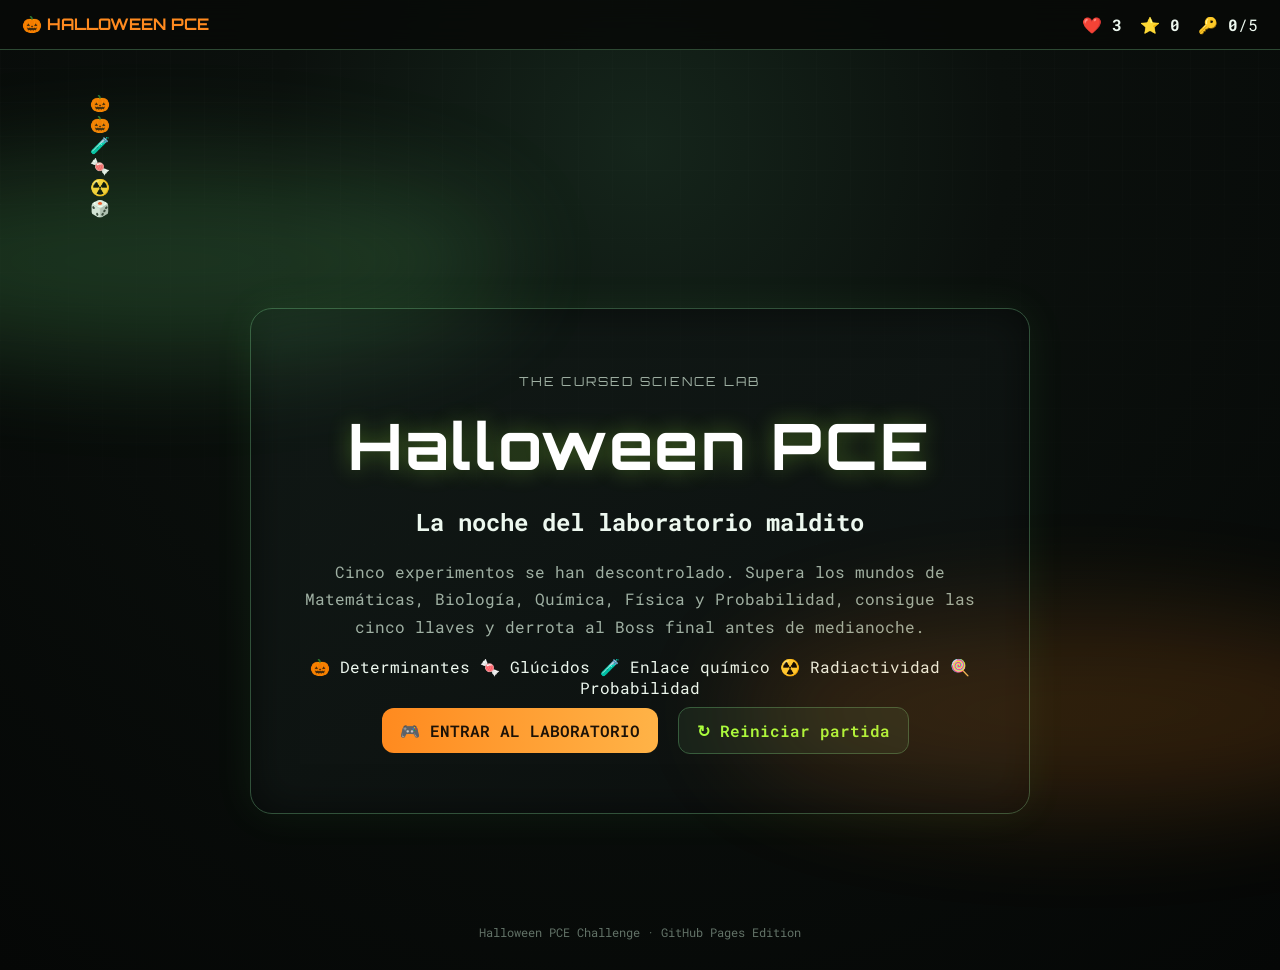
==== index.html @ 7d903adb "Add Halloween-themed science lab section to index.html" ====
<!doctype html>
<html lang="es">
<head>
  <meta charset="utf-8" />
  <meta name="viewport" content="width=device-width, initial-scale=1" />
  <title>Halloween PCE · The Cursed Academy</title>
  <link rel="preconnect" href="https://fonts.googleapis.com">
  <link rel="preconnect" href="https://fonts.gstatic.com" crossorigin>
  <link href="https://fonts.googleapis.com/css2?family=Orbitron:wght@500;700&family=Roboto+Mono:wght@400;600&display=swap" rel="stylesheet">
  <link rel="stylesheet" href="styles.css" />
</head>
<body>
  <div class="fog fog-1"></div><div class="fog fog-2"></div>
  <header class="hud">
    <div class="brand">🎃 HALLOWEEN PCE</div>
    <div class="stats">
      <span>❤️ <b id="lives">3</b></span>
      <span>⭐ <b id="score">0</b></span>
      <span>🔑 <b id="keys">0</b>/5</span>
    </div>
  </header>

  <main id="app">
    <section id="screen-home" class="screen active">
  <div class="home-lab">

    <div class="lab-glow lab-glow-left"></div>
    <div class="lab-glow lab-glow-right"></div>

    <div class="home-decor decor-pumpkin decor-1">🎃</div>
    <div class="home-decor decor-pumpkin decor-2">🎃</div>
    <div class="home-decor decor-flask decor-3">🧪</div>
    <div class="home-decor decor-bio decor-4">🍬</div>
    <div class="home-decor decor-radio decor-5">☢️</div>
    <div class="home-decor decor-dice decor-6">🎲</div>

    <div class="hero panel home-panel">
      <p class="eyebrow">THE CURSED SCIENCE LAB</p>

      <h1>Halloween PCE</h1>

      <h2 class="home-subtitle">
        La noche del laboratorio maldito
      </h2>

      <p class="home-text">
        Cinco experimentos se han descontrolado. Supera los mundos de
        Matemáticas, Biología, Química, Física y Probabilidad,
        consigue las cinco llaves y derrota al Boss final antes de medianoche.
      </p>

      <div class="home-worlds">
        <span>🎃 Determinantes</span>
        <span>🍬 Glúcidos</span>
        <span>🧪 Enlace químico</span>
        <span>☢️ Radiactividad</span>
        <span>🍭 Probabilidad</span>
      </div>

      <div class="home-buttons">
        <button class="primary home-start" id="startBtn">
          🎮 ENTRAR AL LABORATORIO
        </button>

        <button class="secondary" id="resetBtn">
          ↻ Reiniciar partida
        </button>
      </div>
    </div>
  </div>
</section>

    <section id="screen-map" class="screen">
      <div class="section-title">
        <p class="eyebrow">SELECT WORLD</p>
        <h2>Elige un portal</h2>
      </div>
      <div id="worldGrid" class="world-grid"></div>
      <div class="boss-card locked" id="bossCard">
        <div class="boss-icon">👹</div>
        <div><h3>FINAL BOSS</h3><p id="bossStatus">Necesitas las 5 llaves.</p></div>
        <button id="bossBtn" disabled>Entrar</button>
      </div>
    </section>

    <section id="screen-level" class="screen">
      <button class="back" id="backBtn">← Mapa</button>
      <div class="level-wrap panel">
        <div class="level-head">
          <div class="big-icon" id="levelIcon">🎃</div>
          <div>
            <p class="eyebrow" id="levelSubject">ASIGNATURA</p>
            <h2 id="levelTitle">Nivel</h2>
            <p id="levelStory"></p>
          </div>
        </div>
        <div class="progress"><div id="progressBar"></div></div>
        <div id="questionBox" class="question-box"></div>
        <div id="feedback" class="feedback hidden"></div>
      </div>
    </section>

    <section id="screen-boss" class="screen">
      <div class="panel boss-panel">
        <p class="eyebrow">FINAL BOSS</p>
        <h2>👹 El Examinador de Medianoche</h2>
        <p>Usa lo aprendido en los cinco mundos. Tres desafíos. Si sobrevives, rompes la maldición.</p>
        <div id="bossQuestions"></div>
      </div>
    </section>

    <section id="screen-win" class="screen">
      <div class="panel hero win">
        <div class="win-icon">🏆🎃</div>
        <p class="eyebrow">MISSION COMPLETE</p>
        <h1>¡Academia liberada!</h1>
        <p>Has reunido las cinco llaves PCE y derrotado al Examinador de Medianoche.</p>
        <div class="final-score">PUNTUACIÓN: <b id="finalScore">0</b></div>
        <button class="primary" id="playAgainBtn">Jugar otra vez</button>
      </div>
    </section>

    <section id="screen-gameover" class="screen">
      <div class="panel hero danger">
        <div class="win-icon">💀</div>
        <p class="eyebrow">GAME OVER</p>
        <h1>La maldición continúa...</h1>
        <p>Has perdido tus tres vidas. Puedes reiniciar y volver a intentarlo.</p>
        <button class="primary" id="retryBtn">↻ Reintentar</button>
      </div>
    </section>
  </main>

  <footer>Halloween PCE Challenge · GitHub Pages Edition</footer>
  <script src="questions.js"></script>
  <script src="game.js"></script>
</body>
</html>
---- styles.css ----
:root{
  --bg:#090b0c; --panel:#111718ee; --text:#edf8ef; --muted:#9fb0a3;
  --green:#a8ff3e; --orange:#ff8a1f; --purple:#9f6bff; --red:#ff4b4b;
  --line:#26352a;
}
*{box-sizing:border-box}
body{margin:0;min-height:100vh;background:radial-gradient(circle at 50% 15%,#15251b 0,#0b100d 35%,#050706 100%);color:var(--text);font-family:"Roboto Mono",monospace;overflow-x:hidden}
body:before{content:"";position:fixed;inset:0;background-image:linear-gradient(#ffffff08 1px,transparent 1px),linear-gradient(90deg,#ffffff08 1px,transparent 1px);background-size:34px 34px;mask-image:linear-gradient(to bottom,#0006,transparent);pointer-events:none}
.fog{position:fixed;width:55vw;height:22vh;border-radius:50%;filter:blur(55px);opacity:.16;pointer-events:none;background:#7bff8b}.fog-1{left:-15vw;top:18vh}.fog-2{right:-12vw;bottom:10vh;background:#ff8a1f}
.hud{position:sticky;top:0;z-index:10;display:flex;justify-content:space-between;gap:16px;padding:14px 22px;background:#070a08dd;border-bottom:1px solid #2d4933;backdrop-filter:blur(12px)}
.brand{font-family:Orbitron,sans-serif;color:var(--orange);font-weight:700}.stats{display:flex;gap:18px}
main{width:min(1100px,94vw);margin:0 auto;padding:42px 0 80px}.screen{display:none}.screen.active{display:block;animation:fade .28s ease}.panel{background:linear-gradient(145deg,#111916ee,#0c100fee);border:1px solid #31513a;border-radius:22px;box-shadow:0 0 40px #78ff7812,inset 0 0 40px #0008}
.hero{max-width:780px;margin:10vh auto 0;padding:50px;text-align:center}.hero h1,.section-title h2,.level-wrap h2,.boss-panel h2{font-family:Orbitron,sans-serif;letter-spacing:.04em}.hero h1{font-size:clamp(2rem,5vw,4rem);margin:.2em 0;color:#fff;text-shadow:0 0 22px #a8ff3e55}.hero p{color:var(--muted);line-height:1.7}.eyebrow{font-family:Orbitron,sans-serif;color:var(--green);letter-spacing:.18em;font-size:.78rem}
button{font:600 1rem "Roboto Mono",monospace;border:0;border-radius:12px;padding:12px 18px;cursor:pointer;transition:.2s}button:hover{transform:translateY(-2px)}button:disabled{opacity:.35;cursor:not-allowed;transform:none}.primary{background:linear-gradient(90deg,var(--orange),#ffb347);color:#1c1207;margin:10px}.secondary,.back{background:#17221a;color:var(--green);border:1px solid #355c3d}
.section-title{text-align:center;margin-bottom:25px}.world-grid{display:grid;grid-template-columns:repeat(auto-fit,minmax(210px,1fr));gap:18px}.world-card{position:relative;padding:24px;min-height:230px;background:#0f1612e8;border:1px solid #2c4131;border-radius:18px;cursor:pointer;transition:.2s;overflow:hidden}.world-card:after{content:"";position:absolute;inset:auto -20% -45% -20%;height:60%;background:radial-gradient(circle,var(--glow,#a8ff3e33),transparent 65%)}.world-card:hover{transform:translateY(-5px);border-color:var(--glow-solid,#a8ff3e);box-shadow:0 0 28px var(--glow,#a8ff3e33)}.world-card.completed{border-color:#7fff9a}.world-card.completed:before{content:"✓ LLAVE OBTENIDA";position:absolute;right:10px;top:10px;color:var(--green);font-size:.68rem}.world-icon{font-size:3rem}.world-card h3{font-family:Orbitron;margin:.7rem 0 .35rem}.world-card p{color:var(--muted);font-size:.86rem;line-height:1.5}.boss-card{margin-top:28px;display:flex;align-items:center;gap:18px;padding:22px;border:1px solid #6c3b75;border-radius:18px;background:#170d1be8}.boss-card.locked{filter:saturate(.35)}.boss-card.unlocked{box-shadow:0 0 30px #a969ff25}.boss-icon{font-size:3rem}.boss-card div:nth-child(2){flex:1}.boss-card h3{font-family:Orbitron;margin:0}.boss-card p{color:var(--muted);margin:.3rem 0}.boss-card button{background:var(--purple);color:white}
.level-wrap{max-width:850px;margin:20px auto;padding:30px}.level-head{display:flex;gap:22px;align-items:center}.big-icon{font-size:4.5rem}.level-head p{color:var(--muted)}.progress{height:10px;background:#1c2820;border-radius:999px;overflow:hidden;margin:25px 0}.progress div{height:100%;width:0;background:linear-gradient(90deg,var(--green),var(--orange));transition:.3s}.question-box{padding:8px 0}.question-box h3{font-size:1.22rem;line-height:1.5}.answers{display:grid;gap:10px;margin-top:18px}.answer{background:#121c15;border:1px solid #2c4432;color:white;text-align:left}.answer:hover{border-color:var(--green);background:#17251b}.answer.correct{background:#163722;border-color:#68ff8e}.answer.wrong{background:#361616;border-color:#ff5d5d}.feedback{margin-top:18px;padding:14px;border-radius:12px;background:#111;border-left:4px solid var(--orange);line-height:1.5}.hidden{display:none}.continue{margin-top:16px;background:var(--orange);color:#1c1207}
.boss-panel{max-width:850px;margin:4vh auto;padding:36px}.boss-challenge{margin:18px 0;padding:20px;border:1px solid #4f3156;border-radius:14px;background:#130d15}.boss-challenge input{width:100%;margin-top:12px;padding:12px;background:#090b0c;color:#fff;border:1px solid #5d4562;border-radius:10px}.boss-submit{background:var(--purple);color:#fff}.win-icon{font-size:5rem}.final-score{font:700 1.25rem Orbitron;margin:25px;color:var(--green)}.danger{border-color:#6a2c2c}.danger .eyebrow{color:var(--red)}
footer{text-align:center;color:#637368;padding:30px;font-size:.75rem}@keyframes fade{from{opacity:0;transform:translateY(8px)}to{opacity:1;transform:none}}
@media(max-width:650px){.hud{font-size:.82rem}.stats{gap:9px}.hero{padding:30px 20px}.level-wrap{padding:22px 18px}.level-head{align-items:flex-start}.big-icon{font-size:3.2rem}}
/* =====================================================
   PUMPKIN DUNGEON · MUNDO 1
   ===================================================== */

.door-choice{
  position:relative;
  overflow:hidden;
  background:
    radial-gradient(circle at 50% 30%, rgba(255,138,31,.18), transparent 35%),
    linear-gradient(180deg,#181518 0%,#0d0f0e 100%);
  border:2px solid #5f4b39;
  border-radius:18px;
  color:#f8f4e8;
  box-shadow:
    inset 0 0 30px rgba(0,0,0,.9),
    0 0 0 1px rgba(255,138,31,.08),
    0 10px 30px rgba(0,0,0,.4);
  transition:
    transform .22s ease,
    border-color .22s ease,
    box-shadow .22s ease;
}

.door-choice:hover:not(:disabled){
  transform:translateY(-6px) scale(1.02);
  border-color:#ff8a1f;
  box-shadow:
    inset 0 0 30px rgba(0,0,0,.85),
    0 0 22px rgba(255,138,31,.4),
    0 14px 35px rgba(0,0,0,.5);
}

.door-choice::before{
  content:"";
  position:absolute;
  inset:8px;
  border:1px solid rgba(168,255,62,.12);
  border-radius:12px;
  pointer-events:none;
}

/* Icono de puerta */
.door-icon{
  filter:
    drop-shadow(0 0 8px rgba(255,138,31,.35))
    drop-shadow(0 8px 5px rgba(0,0,0,.5));
  transition:transform .3s ease, filter .3s ease;
}

.door-choice:hover .door-icon{
  transform:scale(1.08);
}

/* Etiqueta de puerta */
.door-choice strong{
  display:block;
  margin-top:6px;
  color:#ff9b38;
  font-family:'Orbitron',sans-serif;
  font-size:1rem;
  letter-spacing:.08em;
}

/* Matrices */
.door-choice > div:nth-of-type(2){
  color:#e9f7df;
}

/* Puerta correcta */
.door-choice.correct{
  border-color:#9cff45 !important;
  background:
    radial-gradient(circle at 50% 35%, rgba(156,255,69,.22), transparent 45%),
    linear-gradient(180deg,#132116,#0a110b);
  box-shadow:
    0 0 18px rgba(156,255,69,.45),
    0 0 45px rgba(156,255,69,.18);
  animation:doorUnlock .55s ease;
}

.door-choice.correct .door-icon{
  filter:
    drop-shadow(0 0 12px rgba(156,255,69,.85));
}

/* Puerta incorrecta */
.door-choice.wrong{
  border-color:#ff4545 !important;
  background:
    radial-gradient(circle at 50% 40%, rgba(255,40,40,.18), transparent 45%),
    linear-gradient(180deg,#261213,#100909);
  animation:doorShake .38s ease;
}

/* Animación de apertura */
@keyframes doorUnlock{
  0%{transform:scale(1);}
  35%{transform:scale(1.08);}
  70%{transform:scale(.98);}
  100%{transform:scale(1);}
}

/* Animación de error */
@keyframes doorShake{
  0%,100%{transform:translateX(0);}
  20%{transform:translateX(-9px);}
  40%{transform:translateX(8px);}
  60%{transform:translateX(-6px);}
  80%{transform:translateX(4px);}
}

/* Caja del nivel */
#questionBox{
  position:relative;
}

#questionBox::after{
  content:"";
  position:absolute;
  inset:-12px;
  pointer-events:none;
  border-radius:22px;
  box-shadow:inset 0 0 45px rgba(168,255,62,.025);
}

/* Input del nivel de k */
#numberAnswer{
  background:#0d1410;
  border:2px solid #395b38 !important;
  color:#fff;
  outline:none;
}

#numberAnswer:focus{
  border-color:#9cff45 !important;
  box-shadow:0 0 15px rgba(156,255,69,.3);
}

/* Feedback especial */
#feedback:not(.hidden){
  animation:feedbackAppear .3s ease;
}

@keyframes feedbackAppear{
  from{
    opacity:0;
    transform:translateY(10px);
  }
  to{
    opacity:1;
    transform:translateY(0);
  }
}

/* Responsive */
@media(max-width:800px){

  .door-choice{
    min-height:180px !important;
  }

  .door-icon{
    font-size:2.4rem !important;
  }
}
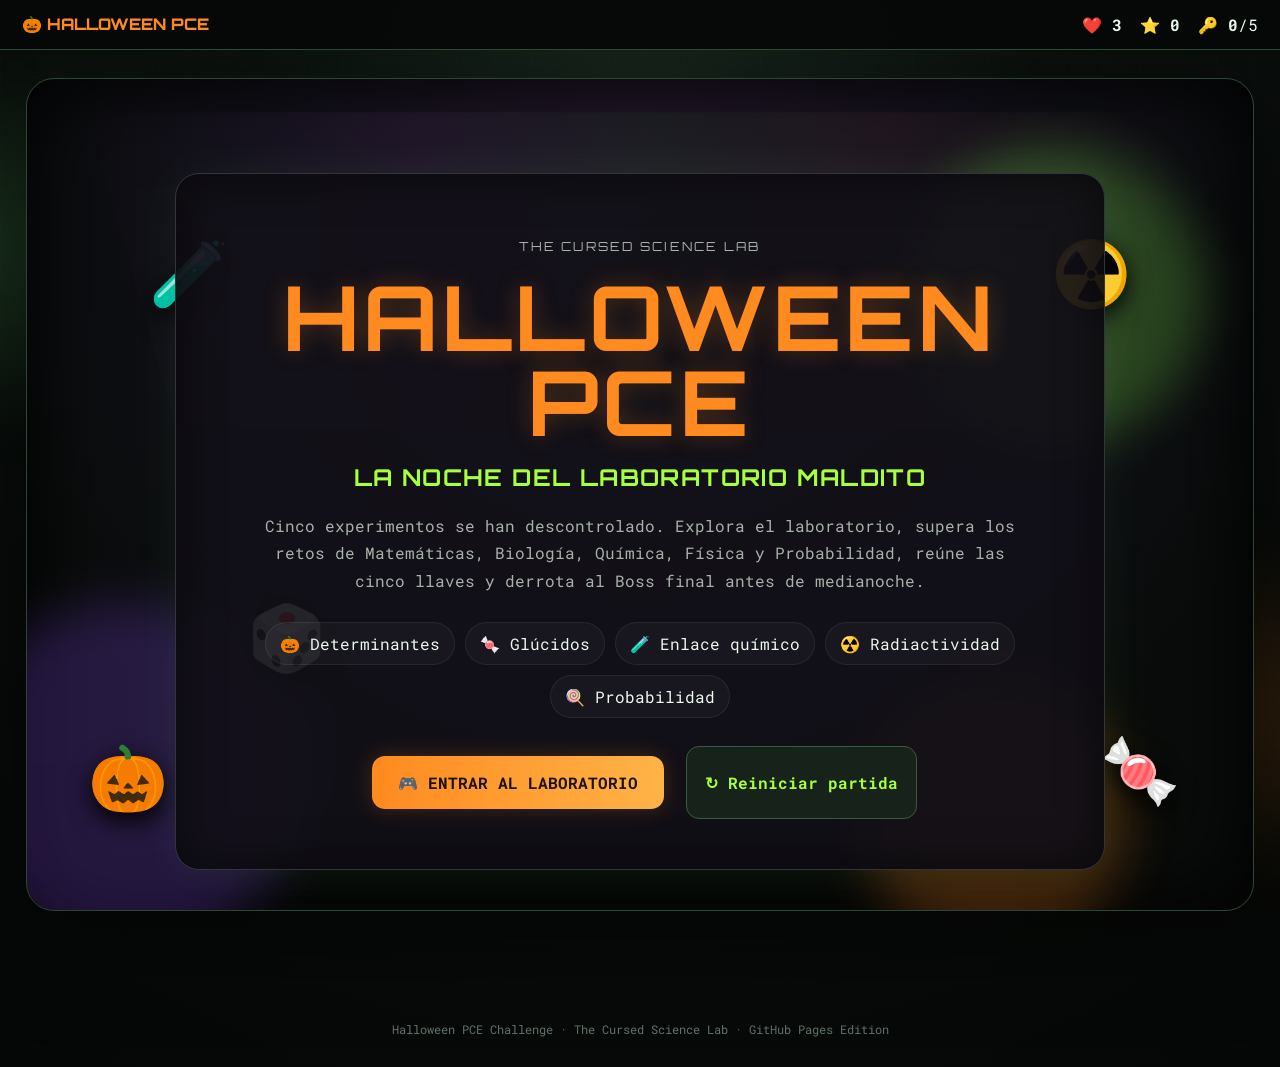
==== commit 3abe122d: "Add files via upload" ====
--- a/index.html
+++ b/index.html
@@ -3,14 +3,77 @@
 <head>
   <meta charset="utf-8" />
   <meta name="viewport" content="width=device-width, initial-scale=1" />
-  <title>Halloween PCE · The Cursed Academy</title>
+  <title>Halloween PCE · The Cursed Science Lab</title>
   <link rel="preconnect" href="https://fonts.googleapis.com">
   <link rel="preconnect" href="https://fonts.gstatic.com" crossorigin>
-  <link href="https://fonts.googleapis.com/css2?family=Orbitron:wght@500;700&family=Roboto+Mono:wght@400;600&display=swap" rel="stylesheet">
-  <link rel="stylesheet" href="styles.css" />
+  <link href="https://fonts.googleapis.com/css2?family=Orbitron:wght@500;700;800&family=Roboto+Mono:wght@400;600;700&display=swap" rel="stylesheet">
+  <style>
+:root{
+  --bg:#070909;--panel:#111318ed;--text:#edf8ef;--muted:#a8b2aa;
+  --green:#a8ff3e;--orange:#ff8a1f;--purple:#9f6bff;--red:#ff4b4b;--pink:#ff4fa3;--cyan:#7affc1;
+  --line:#2c3d31;
+}
+*{box-sizing:border-box}
+html{scroll-behavior:smooth}
+body{margin:0;min-height:100vh;background:radial-gradient(circle at 50% 12%,#18261d 0,#0b100d 35%,#050706 100%);color:var(--text);font-family:"Roboto Mono",monospace;overflow-x:hidden}
+body:before{content:"";position:fixed;inset:0;background-image:linear-gradient(#ffffff06 1px,transparent 1px),linear-gradient(90deg,#ffffff06 1px,transparent 1px);background-size:38px 38px;mask-image:linear-gradient(to bottom,#0007,transparent);pointer-events:none}
+.fog{position:fixed;width:55vw;height:25vh;border-radius:50%;filter:blur(60px);opacity:.14;pointer-events:none;background:#7bff8b}.fog-1{left:-18vw;top:15vh}.fog-2{right:-14vw;bottom:8vh;background:#ff8a1f}
+.hud{position:sticky;top:0;z-index:50;display:flex;justify-content:space-between;gap:16px;padding:14px 22px;background:#060807e8;border-bottom:1px solid #2d4933;backdrop-filter:blur(12px)}
+.brand{font-family:Orbitron,sans-serif;color:var(--orange);font-weight:800}.stats{display:flex;gap:18px}
+main{width:min(1280px,96vw);margin:0 auto;padding:28px 0 80px}.screen{display:none}.screen.active{display:block;animation:fade .28s ease}
+.panel{background:linear-gradient(145deg,#15131bed,#0d1010f0);border:1px solid #33453a;border-radius:24px;box-shadow:0 0 45px #78ff7810,inset 0 0 45px #0008}
+.hero{max-width:900px;margin:6vh auto 0;padding:50px;text-align:center}.hero h1,.section-title h2,.level-wrap h2,.boss-panel h2{font-family:Orbitron,sans-serif;letter-spacing:.04em}.hero h1{font-size:clamp(2.8rem,7vw,5.8rem);line-height:.95;margin:.18em 0;color:var(--orange);text-shadow:0 0 24px #ff8a1f44}.hero p{color:var(--muted);line-height:1.7}.eyebrow{font-family:Orbitron,sans-serif;color:var(--green);letter-spacing:.18em;font-size:.78rem}
+button{font:700 1rem "Roboto Mono",monospace;border:0;border-radius:13px;padding:12px 18px;cursor:pointer;transition:.2s}button:hover:not(:disabled){transform:translateY(-2px)}button:disabled{opacity:.42;cursor:not-allowed;transform:none}.primary{background:linear-gradient(90deg,var(--orange),#ffb347);color:#1c1207;margin:10px}.secondary,.back{background:#17221a;color:var(--green);border:1px solid #355c3d}.back{margin-bottom:14px}.tiny{padding:8px 12px;font-size:.82rem}
+.hidden{display:none!important}.section-title{text-align:center;margin-bottom:18px}.section-title h2{font-size:clamp(1.7rem,3vw,2.7rem);margin:.2em}.section-title p{color:var(--muted)}
+
+/* HOME */
+.home-lab{position:relative;min-height:790px;display:flex;align-items:center;justify-content:center;padding:40px 20px;border-radius:28px;overflow:hidden;background:radial-gradient(circle at 50% 12%,#26192d 0,#111019 42%,#090c0a 75%),linear-gradient(#111,#050505);border:1px solid #2e4635;box-shadow:inset 0 0 90px #000,0 30px 90px #0008}
+.home-lab:before{content:"";position:absolute;left:5%;right:5%;top:4%;height:38%;background:linear-gradient(90deg,transparent,#2c1d37 30%,#18291e 52%,#2d1c24 72%,transparent);clip-path:polygon(0 0,100% 0,92% 100%,8% 100%);opacity:.4}.home-panel{position:relative;z-index:3;max-width:930px;background:#121018e8;border-color:#34343d}.home-subtitle{font-family:Orbitron;color:var(--green);font-size:clamp(1rem,2vw,1.45rem);letter-spacing:.06em}.home-text{max-width:760px;margin:20px auto}.home-worlds{display:flex;flex-wrap:wrap;justify-content:center;gap:10px;margin:28px 0}.home-worlds span{padding:10px 14px;border-radius:999px;background:#ffffff08;border:1px solid #ffffff12}.home-buttons{display:flex;justify-content:center;gap:12px;flex-wrap:wrap}.home-start{padding:16px 26px;box-shadow:0 0 22px #ff8a1f35}.home-decor{position:absolute;z-index:2;font-size:4rem;filter:drop-shadow(0 8px 12px #000);animation:float 4s ease-in-out infinite}.d1{left:5%;bottom:11%}.d2{left:10%;top:18%;animation-delay:.7s}.d3{right:10%;top:18%;animation-delay:1.4s}.d4{right:6%;bottom:12%;animation-delay:2.1s}.d5{left:18%;bottom:28%;animation-delay:2.8s}.home-orb{position:absolute;border-radius:50%;filter:blur(25px);opacity:.22}.orb-green{width:300px;height:300px;background:#8aff4e;right:4%;top:8%}.orb-purple{width:350px;height:350px;background:#8d4cff;left:-6%;bottom:-5%}.orb-orange{width:270px;height:270px;background:#ff8120;right:10%;bottom:-5%}
+
+/* LAB MAP */
+.map-title{margin-top:4px}.lab-scene{position:relative;min-height:700px;border:1px solid #334a39;border-radius:28px;overflow:hidden;background:linear-gradient(180deg,#171220 0 33%,#101713 33% 65%,#090b0a 65%);box-shadow:inset 0 0 100px #000c,0 24px 70px #0008}.lab-scene:before{content:"";position:absolute;inset:0;background:radial-gradient(circle at 50% 5%,#7748a033,transparent 34%),radial-gradient(circle at 20% 45%,#ff4fa31b,transparent 22%),radial-gradient(circle at 80% 47%,#7affc11b,transparent 22%);pointer-events:none}.lab-window{position:absolute;left:50%;top:3%;transform:translateX(-50%);width:190px;height:130px;border:10px solid #22252b;border-radius:90px 90px 10px 10px;background:radial-gradient(circle at 58% 34%,#dfd4ff 0 11%,#584178 12% 28%,#1a1628 52%);box-shadow:0 0 35px #9f6bff33,inset 0 0 20px #000}.lab-window:before,.lab-window:after{content:"";position:absolute;background:#24272c}.lab-window:before{width:8px;top:0;bottom:0;left:50%}.lab-window:after{height:8px;left:0;right:0;top:55%}.lab-window span{display:none}.lab-shelf{position:absolute;top:9%;width:220px;min-height:140px;padding:20px;text-align:center;font-size:2rem;line-height:2.2;background:linear-gradient(#201a20,#111);border:8px solid #362b26;border-radius:8px;box-shadow:0 12px 28px #000}.shelf-left{left:2%}.shelf-right{right:2%}.lab-table{position:absolute;left:29%;right:29%;top:42%;height:175px;background:linear-gradient(#4b3024 0 18%,#211914 18% 100%);border-radius:10px;box-shadow:0 18px 35px #0008}.lab-table:before{content:"⚗️   🧪   🧬   🧫";position:absolute;top:-64px;left:0;right:0;text-align:center;font-size:3rem;letter-spacing:14px}.floor-grid{position:absolute;left:0;right:0;bottom:0;height:35%;background-image:linear-gradient(#ffffff0b 1px,transparent 1px),linear-gradient(90deg,#ffffff0b 1px,transparent 1px);background-size:55px 55px;transform:perspective(400px) rotateX(55deg);transform-origin:bottom;opacity:.5}
+.lab-zone{position:absolute;width:230px;min-height:145px;padding:18px;background:#0c1110d9;border:1px solid color-mix(in srgb,var(--zone) 45%,#324238);color:white;text-align:left;box-shadow:0 0 0 transparent;backdrop-filter:blur(5px);z-index:3}.lab-zone:hover{border-color:var(--zone);box-shadow:0 0 28px color-mix(in srgb,var(--zone) 34%,transparent);transform:translateY(-5px) scale(1.015)}.zone-prop{display:block;font-size:2.6rem}.zone-subject{display:block;color:#aeb8b0;font-family:Orbitron;font-size:.68rem;letter-spacing:.12em;margin:6px 0}.lab-zone strong{display:block;font-family:Orbitron;font-size:1.08rem;line-height:1.3}.lab-zone small{display:block;color:var(--zone);margin-top:7px}.zone-status{display:inline-block;margin-top:12px;padding:5px 8px;border-radius:999px;background:#ffffff0b;color:#ced8d0;font-size:.68rem}.lab-zone.completed{border-color:var(--green);box-shadow:0 0 18px #a8ff3e1b}.lab-zone.completed .zone-status{color:var(--green);background:#a8ff3e12}.zone-bio{left:4%;top:31%}.zone-chem{left:50%;top:31%;transform:translateX(-50%)}.zone-chem:hover{transform:translateX(-50%) translateY(-5px) scale(1.015)}.zone-physics{right:4%;top:31%}.zone-math{left:13%;bottom:7%}.zone-prob{right:13%;bottom:7%}.boss-door{position:absolute;left:50%;top:3%;transform:translateX(-50%);z-index:5;width:170px;height:145px;background:linear-gradient(#3d2947,#17121c);border:2px solid #6c4b7a;color:white;border-radius:70px 70px 10px 10px;display:flex;flex-direction:column;align-items:center;justify-content:center;box-shadow:0 0 25px #9f6bff25}.boss-door:hover:not(:disabled){transform:translateX(-50%) translateY(-3px);box-shadow:0 0 35px #9f6bff55}.boss-door.unlocked{border-color:var(--purple);background:radial-gradient(circle,#40214d,#150e19);animation:pulseBoss 1.8s infinite}.boss-lock{font-size:2.3rem}.boss-door-title{font:800 .95rem Orbitron}.boss-door small{font-size:.68rem;color:#b8a8c4;margin-top:6px}.map-help{margin-top:14px;display:flex;justify-content:space-between;align-items:center;padding:12px 16px}.compact-panel{border-radius:14px;color:var(--muted)}
+
+/* LEVEL COMMON */
+.level-wrap{max-width:980px;margin:14px auto;padding:30px}.level-head{display:flex;gap:22px;align-items:center}.big-icon{font-size:4.5rem}.level-head p{color:var(--muted)}.progress{height:10px;background:#1c2820;border-radius:999px;overflow:hidden;margin:25px 0}.progress div{height:100%;width:0;background:linear-gradient(90deg,var(--green),var(--orange));transition:.3s}.question-box{padding:8px 0}.question-box h3{font-size:1.18rem;line-height:1.55}.answers{display:grid;gap:10px;margin-top:18px}.answer{background:#121c15;border:1px solid #2c4432;color:white;text-align:left}.answer:hover:not(:disabled){border-color:var(--green);background:#17251b}.answer.correct{background:#163722;border-color:#68ff8e}.answer.wrong,.wrong{background:#361616!important;border-color:#ff5d5d!important;animation:shake .35s}.feedback{margin-top:18px;padding:15px;border-radius:12px;background:#0d0f0e;border-left:4px solid var(--orange);line-height:1.55}.continue{margin-top:16px;background:var(--orange);color:#1c1207}.prompt{font-weight:700;font-size:1.05rem}.mini-help{color:var(--muted);font-size:.88rem}.error-box{padding:20px;background:#311b1b;border:1px solid #7b3b3b;border-radius:14px}.matrix{display:inline-block;margin:14px auto;padding:4px 14px;border-left:3px solid currentColor;border-right:3px solid currentColor;font-size:1.1rem;line-height:1.7}.matrix>div{display:flex;gap:22px;justify-content:center}.matrix span{min-width:28px;text-align:center}.number-entry{display:flex;gap:12px;align-items:center;justify-content:center;flex-wrap:wrap}.number-entry input{padding:12px 15px;border-radius:10px;border:1px solid #46604c;background:#0b100d;color:white;font-size:1.1rem;width:150px;text-align:center}
+
+/* DOORS */
+.door-grid{display:grid;grid-template-columns:repeat(3,1fr);gap:16px;margin-top:20px}.door-choice{padding:0;background:none;color:white;border:0}.door-frame{min-height:270px;padding:20px 12px;background:linear-gradient(180deg,#241c19,#0e0d0c);border:5px solid #4d3b32;border-radius:80px 80px 10px 10px;box-shadow:inset 0 0 30px #000,0 12px 26px #0008;display:flex;flex-direction:column;align-items:center;justify-content:center}.door-choice:hover .door-frame{border-color:var(--orange);box-shadow:inset 0 0 30px #000,0 0 25px #ff8a1f35}.door-icon{font-size:3.4rem}.door-frame strong{font-family:Orbitron;color:#ffad57}.door-frame>span{font-size:.72rem;color:#bba99d}.door-choice.correct .door-frame{border-color:var(--green);box-shadow:0 0 28px #a8ff3e3b,inset 0 0 30px #000}.door-choice.wrong .door-frame{border-color:var(--red)}
+
+/* BIO */
+.candy-source{display:flex;flex-wrap:wrap;gap:10px;justify-content:center;margin:20px 0 28px}.candy-card{border-radius:999px;background:linear-gradient(90deg,#5b244b,#a83e76);color:white;border:1px solid #ff8fc8}.candy-card:nth-child(3n+2){background:linear-gradient(90deg,#71461d,#d57c22);border-color:#ffb765}.candy-card:nth-child(3n){background:linear-gradient(90deg,#37512a,#6ca64d);border-color:#9ee77c}.candy-card.selected{outline:3px solid white;outline-offset:3px}.candy-bins{display:grid;grid-template-columns:repeat(auto-fit,minmax(190px,1fr));gap:14px}.candy-bin{min-height:180px;padding:15px;border:2px dashed #ffffff30;border-radius:20px;background:linear-gradient(#151316,#0e1010);display:flex;flex-direction:column;align-items:center;gap:8px;text-align:center}.candy-bin.hover{border-color:var(--pink);transform:scale(1.02)}.candy-bin.correct-bin{box-shadow:0 0 18px #8cff6625}.bin-icon{font-size:2.5rem}.bin-content{display:flex;flex-wrap:wrap;gap:6px;justify-content:center;margin-top:6px}.bin-content .candy-card{font-size:.8rem;padding:7px 9px}
+
+/* CHEM */
+.formula-badge{display:inline-block;font:800 2.1rem Orbitron;color:var(--green);padding:10px 18px;border:1px solid #5e7e43;border-radius:14px;background:#a8ff3e0b}.atom-bank{display:flex;gap:12px;justify-content:center;flex-wrap:wrap;margin:24px 0}.atom{width:58px;height:58px;border-radius:50%;color:#0b0b0b;font:800 1.15rem Orbitron;box-shadow:inset 0 -8px 15px #0002,0 8px 14px #0006}.atom.selected{outline:4px solid white;outline-offset:3px}.atom-H{background:#f4f4f4}.atom-O{background:#ff5b5b}.atom-C{background:#444;color:white}.atom-N{background:#6fa5ff}.atom-Cl{background:#75d36a}.molecule-stage{min-height:180px;display:flex;align-items:center;justify-content:center;border:1px solid #33513a;border-radius:20px;background:radial-gradient(circle,#244d2a22,#0b0f0c)}.molecule-slots{display:flex;align-items:center;justify-content:center;gap:10px;flex-wrap:wrap}.atom-slot{width:70px;height:70px;border-radius:50%;background:#101711;color:#6d7a70;border:2px dashed #4a5d4e;font:800 1.2rem Orbitron}.atom-slot.filled{border-style:solid;color:#111}.bond{font-size:2rem;color:#bcd1c0}.chem-follow{margin-top:18px;padding:16px;background:#0b100d;border-radius:14px;border:1px solid #304739}.mini-options{display:flex;gap:8px;flex-wrap:wrap}.mini-options button{background:#18231b;color:white;border:1px solid #3a5241}.mini-options button.picked{background:#375b2e;border-color:var(--green);color:var(--green)}
+
+/* PHYSICS */
+.decay-layout{display:grid;grid-template-columns:1.3fr .9fr;gap:18px}.nuclei-field{min-height:300px;padding:18px;border-radius:18px;border:1px solid #355d49;background:radial-gradient(circle,#1c443330,#090d0b);display:flex;flex-wrap:wrap;align-content:flex-start;gap:8px}.nucleus{width:34px;height:34px;display:grid;place-items:center;border-radius:50%;background:#b7ff50;color:#132013;box-shadow:0 0 12px #a8ff3e44;font-size:.8rem}.decay-data{padding:12px;border-radius:18px;background:#0d120f;border:1px solid #30483a}.decay-data table{width:100%;border-collapse:collapse;font-size:.82rem}.decay-data th,.decay-data td{padding:5px;border-bottom:1px solid #ffffff0c;text-align:center}.decay-data svg{width:100%;margin-top:12px;background:#090c0a;border-radius:10px}.decay-data line{stroke:#607568;stroke-width:2}.decay-data polyline{fill:none;stroke:var(--green);stroke-width:4;filter:drop-shadow(0 0 5px #a8ff3e88)}
+
+/* LOOT */
+.loot-box{display:flex;align-items:center;gap:22px;padding:18px;border:1px solid #5b3f6e;border-radius:20px;background:radial-gradient(circle at 10% 50%,#8e4cff20,transparent 35%),#0f0c13}.loot-pumpkin{font-size:6rem}.loot-counts{display:grid;grid-template-columns:repeat(2,minmax(150px,1fr));gap:8px;flex:1}.loot-counts span,.loot-counts small{padding:8px 10px;background:#ffffff08;border-radius:10px}.loot-result{margin:16px auto;padding:18px;border-radius:16px;background:#25172e;border:1px solid var(--purple);font:800 1.4rem Orbitron;color:white;max-width:320px;text-align:center}
+
+/* REWARD / BOSS / WIN */
+.reward-key{font-size:5rem}.secret-digit{width:120px;height:120px;margin:20px auto;display:grid;place-items:center;border-radius:50%;font:800 4rem Orbitron;color:#18100a;background:radial-gradient(circle,#ffd47f,#ff8a1f);box-shadow:0 0 35px #ff8a1f55}.reward-note{font-size:.9rem}.boss-panel{max-width:900px;margin:2vh auto;padding:34px}.boss-intro{color:var(--muted)}.boss-stage{padding:20px;border:1px solid #503a5e;border-radius:18px;background:#120d16}.code-entry{display:flex;justify-content:center;gap:10px;margin:20px 0}.code-entry input{width:58px;height:68px;text-align:center;font:800 1.7rem Orbitron;background:#0a0b0a;color:white;border:2px solid #594668;border-radius:10px}.code-entry input:focus{outline:none;border-color:var(--purple);box-shadow:0 0 16px #9f6bff44}.boss-life{height:18px;background:#251228;border-radius:999px;overflow:hidden;margin-bottom:24px}.boss-life div{height:100%;width:100%;background:linear-gradient(90deg,#ff334d,#ff8a1f);transition:.4s}.physical-code{margin:18px auto;padding:16px;border:1px solid #6d5830;background:#1c160b;border-radius:14px;max-width:420px}.physical-code span{display:block;font-size:.75rem;color:#cbbf9e}.physical-code b{display:block;font:800 2.7rem Orbitron;color:#ffc35d;letter-spacing:.18em}.final-score{font:700 1.25rem Orbitron;margin:25px;color:var(--green)}.win-icon{font-size:5rem}.danger{border-color:#6a2c2c}.danger .eyebrow{color:var(--red)}
+footer{text-align:center;color:#637368;padding:30px;font-size:.75rem}
+
+@keyframes fade{from{opacity:0;transform:translateY(8px)}to{opacity:1;transform:none}}
+@keyframes float{0%,100%{transform:translateY(0) rotate(0)}50%{transform:translateY(-10px) rotate(2deg)}}
+@keyframes shake{0%,100%{transform:translateX(0)}25%{transform:translateX(-7px)}50%{transform:translateX(6px)}75%{transform:translateX(-4px)}}
+@keyframes pulseBoss{0%,100%{box-shadow:0 0 20px #9f6bff44}50%{box-shadow:0 0 45px #9f6bffaa}}
+
+@media(max-width:980px){
+  .lab-scene{min-height:980px}.lab-shelf{display:none}.lab-table{left:20%;right:20%;top:42%}.lab-zone{width:42%;max-width:310px}.zone-bio{left:4%;top:24%}.zone-physics{right:4%;top:24%}.zone-chem{left:50%;top:47%;transform:translateX(-50%)}.zone-math{left:4%;bottom:7%}.zone-prob{right:4%;bottom:7%}.door-grid{grid-template-columns:1fr}.decay-layout{grid-template-columns:1fr}.home-decor{font-size:3rem}
+}
+@media(max-width:650px){
+  .hud{font-size:.78rem;padding:12px}.stats{gap:8px}.brand{font-size:.82rem}main{width:94vw;padding-top:15px}.hero{padding:30px 18px}.home-lab{min-height:auto;padding:20px 10px}.home-decor{display:none}.lab-scene{min-height:auto;padding:190px 12px 16px;display:grid;grid-template-columns:1fr;gap:12px}.lab-window{top:20px}.lab-table,.floor-grid{display:none}.lab-zone,.zone-bio,.zone-chem,.zone-physics,.zone-math,.zone-prob{position:relative;left:auto;right:auto;top:auto;bottom:auto;transform:none!important;width:100%;max-width:none}.boss-door{top:22px}.map-help{flex-direction:column;gap:10px}.level-wrap{padding:20px 14px}.level-head{align-items:flex-start}.big-icon{font-size:3.2rem}.loot-box{flex-direction:column}.loot-counts{grid-template-columns:1fr}.code-entry input{width:46px;height:56px}.molecule-slots{gap:5px}.bond{font-size:1.2rem}.atom-slot{width:58px;height:58px}
+}
+
+  </style>
 </head>
 <body>
-  <div class="fog fog-1"></div><div class="fog fog-2"></div>
+  <div class="fog fog-1"></div>
+  <div class="fog fog-2"></div>
+
   <header class="hud">
     <div class="brand">🎃 HALLOWEEN PCE</div>
     <div class="stats">
@@ -21,70 +84,117 @@
   </header>
 
   <main id="app">
+    <!-- HOME -->
     <section id="screen-home" class="screen active">
-  <div class="home-lab">
-
-    <div class="lab-glow lab-glow-left"></div>
-    <div class="lab-glow lab-glow-right"></div>
-
-    <div class="home-decor decor-pumpkin decor-1">🎃</div>
-    <div class="home-decor decor-pumpkin decor-2">🎃</div>
-    <div class="home-decor decor-flask decor-3">🧪</div>
-    <div class="home-decor decor-bio decor-4">🍬</div>
-    <div class="home-decor decor-radio decor-5">☢️</div>
-    <div class="home-decor decor-dice decor-6">🎲</div>
-
-    <div class="hero panel home-panel">
-      <p class="eyebrow">THE CURSED SCIENCE LAB</p>
-
-      <h1>Halloween PCE</h1>
-
-      <h2 class="home-subtitle">
-        La noche del laboratorio maldito
-      </h2>
-
-      <p class="home-text">
-        Cinco experimentos se han descontrolado. Supera los mundos de
-        Matemáticas, Biología, Química, Física y Probabilidad,
-        consigue las cinco llaves y derrota al Boss final antes de medianoche.
-      </p>
-
-      <div class="home-worlds">
-        <span>🎃 Determinantes</span>
-        <span>🍬 Glúcidos</span>
-        <span>🧪 Enlace químico</span>
-        <span>☢️ Radiactividad</span>
-        <span>🍭 Probabilidad</span>
+      <div class="home-lab">
+        <div class="home-orb orb-green"></div>
+        <div class="home-orb orb-purple"></div>
+        <div class="home-orb orb-orange"></div>
+
+        <div class="home-decor d1">🎃</div>
+        <div class="home-decor d2">🧪</div>
+        <div class="home-decor d3">☢️</div>
+        <div class="home-decor d4">🍬</div>
+        <div class="home-decor d5">🎲</div>
+
+        <div class="hero panel home-panel">
+          <p class="eyebrow">THE CURSED SCIENCE LAB</p>
+          <h1>HALLOWEEN<br>PCE</h1>
+          <h2 class="home-subtitle">LA NOCHE DEL LABORATORIO MALDITO</h2>
+          <p class="home-text">
+            Cinco experimentos se han descontrolado. Explora el laboratorio, supera los retos de
+            Matemáticas, Biología, Química, Física y Probabilidad, reúne las cinco llaves y derrota
+            al Boss final antes de medianoche.
+          </p>
+
+          <div class="home-worlds" aria-label="Mundos del juego">
+            <span>🎃 Determinantes</span>
+            <span>🍬 Glúcidos</span>
+            <span>🧪 Enlace químico</span>
+            <span>☢️ Radiactividad</span>
+            <span>🍭 Probabilidad</span>
+          </div>
+
+          <div class="home-buttons">
+            <button class="primary home-start" id="startBtn">🎮 ENTRAR AL LABORATORIO</button>
+            <button class="secondary" id="resetBtn">↻ Reiniciar partida</button>
+          </div>
+        </div>
       </div>
-
-      <div class="home-buttons">
-        <button class="primary home-start" id="startBtn">
-          🎮 ENTRAR AL LABORATORIO
+    </section>
+
+    <!-- LAB MAP -->
+    <section id="screen-map" class="screen">
+      <div class="section-title map-title">
+        <p class="eyebrow">EXPLORE THE LAB</p>
+        <h2>El laboratorio maldito</h2>
+        <p>Haz clic en una zona para entrar en su experimento.</p>
+      </div>
+
+      <div class="lab-scene" id="labScene">
+        <div class="lab-moon"></div>
+        <div class="lab-window"><span>☾</span></div>
+        <div class="lab-shelf shelf-left">⚗️ 🧫 🧪<br>📚 🧬 🍬</div>
+        <div class="lab-shelf shelf-right">☢️ 🧪 ⚛️<br>🎲 📈 🧯</div>
+        <div class="lab-table"></div>
+        <div class="floor-grid"></div>
+
+        <button class="lab-zone zone-bio" data-world="carbs" style="--zone:#ff4fa3">
+          <span class="zone-prop">🍬</span>
+          <span class="zone-subject">BIOLOGÍA Y12</span>
+          <strong>Candy Lab</strong>
+          <small>Glúcidos</small>
+          <span class="zone-status"></span>
         </button>
 
-        <button class="secondary" id="resetBtn">
-          ↻ Reiniciar partida
+        <button class="lab-zone zone-chem" data-world="chemistry" style="--zone:#a8ff3e">
+          <span class="zone-prop">🧪</span>
+          <span class="zone-subject">QUÍMICA Y12</span>
+          <strong>Witch Molecular Lab</strong>
+          <small>Enlace químico</small>
+          <span class="zone-status"></span>
+        </button>
+
+        <button class="lab-zone zone-physics" data-world="physics" style="--zone:#7affc1">
+          <span class="zone-prop">☢️</span>
+          <span class="zone-subject">FÍSICA Y13</span>
+          <strong>Radioactive Pumpkin</strong>
+          <small>Radiactividad</small>
+          <span class="zone-status"></span>
+        </button>
+
+        <button class="lab-zone zone-math" data-world="determinants" style="--zone:#ff8a1f">
+          <span class="zone-prop">🎃</span>
+          <span class="zone-subject">MATEMÁTICAS II</span>
+          <strong>Pumpkin Dungeon</strong>
+          <small>Determinantes</small>
+          <span class="zone-status"></span>
+        </button>
+
+        <button class="lab-zone zone-prob" data-world="probability" style="--zone:#9f6bff">
+          <span class="zone-prop">🍭</span>
+          <span class="zone-subject">MATEMÁTICAS CCSS</span>
+          <strong>Trick or Treat Loot Box</strong>
+          <small>Probabilidad</small>
+          <span class="zone-status"></span>
+        </button>
+
+        <button class="boss-door locked" id="bossDoor" disabled>
+          <span class="boss-lock">🔒</span>
+          <span class="boss-door-title">FINAL BOSS</span>
+          <small id="bossStatus">Necesitas las 5 llaves</small>
         </button>
       </div>
-    </div>
-  </div>
-</section>
-
-    <section id="screen-map" class="screen">
-      <div class="section-title">
-        <p class="eyebrow">SELECT WORLD</p>
-        <h2>Elige un portal</h2>
-      </div>
-      <div id="worldGrid" class="world-grid"></div>
-      <div class="boss-card locked" id="bossCard">
-        <div class="boss-icon">👹</div>
-        <div><h3>FINAL BOSS</h3><p id="bossStatus">Necesitas las 5 llaves.</p></div>
-        <button id="bossBtn" disabled>Entrar</button>
+
+      <div class="map-help panel compact-panel">
+        <span>💡 Las zonas completadas conservan su cifra secreta.</span>
+        <button class="secondary tiny" id="homeBtn">← Portada</button>
       </div>
     </section>
 
+    <!-- LEVEL -->
     <section id="screen-level" class="screen">
-      <button class="back" id="backBtn">← Mapa</button>
+      <button class="back" id="backBtn">← Laboratorio</button>
       <div class="level-wrap panel">
         <div class="level-head">
           <div class="big-icon" id="levelIcon">🎃</div>
@@ -100,39 +210,612 @@
       </div>
     </section>
 
+    <!-- REWARD -->
+    <section id="screen-reward" class="screen">
+      <div class="panel hero reward-panel">
+        <div class="reward-key">🔑</div>
+        <p class="eyebrow">WORLD COMPLETE</p>
+        <h1 id="rewardTitle">Llave conseguida</h1>
+        <p id="rewardText"></p>
+        <div class="secret-digit" id="rewardDigit">?</div>
+        <p class="reward-note">Anota esta cifra. La necesitarás para abrir el portal del Boss.</p>
+        <button class="primary" id="rewardMapBtn">Volver al laboratorio</button>
+      </div>
+    </section>
+
+    <!-- BOSS -->
     <section id="screen-boss" class="screen">
+      <button class="back" id="bossBackBtn">← Laboratorio</button>
       <div class="panel boss-panel">
         <p class="eyebrow">FINAL BOSS</p>
         <h2>👹 El Examinador de Medianoche</h2>
-        <p>Usa lo aprendido en los cinco mundos. Tres desafíos. Si sobrevives, rompes la maldición.</p>
-        <div id="bossQuestions"></div>
+        <p class="boss-intro">Primero reconstruye el código de cinco cifras. Después, derrota al Boss con cinco golpes PCE.</p>
+
+        <div id="bossCodeStage" class="boss-stage">
+          <h3>🔐 Introduce las cinco cifras secretas</h3>
+          <div class="code-entry" id="bossCodeInputs">
+            <input maxlength="1" inputmode="numeric" aria-label="Cifra 1">
+            <input maxlength="1" inputmode="numeric" aria-label="Cifra 2">
+            <input maxlength="1" inputmode="numeric" aria-label="Cifra 3">
+            <input maxlength="1" inputmode="numeric" aria-label="Cifra 4">
+            <input maxlength="1" inputmode="numeric" aria-label="Cifra 5">
+          </div>
+          <button class="primary" id="unlockBossBtn">ABRIR PORTAL</button>
+          <div id="bossCodeFeedback" class="feedback hidden"></div>
+        </div>
+
+        <div id="bossBattleStage" class="boss-stage hidden">
+          <div class="boss-life"><div id="bossLifeBar"></div></div>
+          <div id="bossQuestion"></div>
+          <div id="bossFeedback" class="feedback hidden"></div>
+        </div>
       </div>
     </section>
 
+    <!-- WIN -->
     <section id="screen-win" class="screen">
       <div class="panel hero win">
         <div class="win-icon">🏆🎃</div>
         <p class="eyebrow">MISSION COMPLETE</p>
-        <h1>¡Academia liberada!</h1>
+        <h1>¡Laboratorio liberado!</h1>
         <p>Has reunido las cinco llaves PCE y derrotado al Examinador de Medianoche.</p>
         <div class="final-score">PUNTUACIÓN: <b id="finalScore">0</b></div>
-        <button class="primary" id="playAgainBtn">Jugar otra vez</button>
+        <div class="physical-code">
+          <span>CÓDIGO DEL CANDADO FÍSICO</span>
+          <b id="physicalLockCode">431</b>
+        </div>
+        <button class="primary" id="playAgainBtn">Nueva campaña</button>
+        <button class="secondary" id="winMapBtn">Volver al laboratorio</button>
       </div>
     </section>
 
+    <!-- GAME OVER -->
     <section id="screen-gameover" class="screen">
       <div class="panel hero danger">
         <div class="win-icon">💀</div>
-        <p class="eyebrow">GAME OVER</p>
-        <h1>La maldición continúa...</h1>
-        <p>Has perdido tus tres vidas. Puedes reiniciar y volver a intentarlo.</p>
-        <button class="primary" id="retryBtn">↻ Reintentar</button>
+        <p class="eyebrow">RESPAWN</p>
+        <h1>El experimento se descontroló</h1>
+        <p>Has gastado las tres vidas de este intento. Puedes reaparecer en el mismo mundo sin perder tus llaves.</p>
+        <button class="primary" id="retryBtn">↻ Reaparecer</button>
+        <button class="secondary" id="gameOverMapBtn">Volver al laboratorio</button>
       </div>
     </section>
   </main>
 
-  <footer>Halloween PCE Challenge · GitHub Pages Edition</footer>
-  <script src="questions.js"></script>
-  <script src="game.js"></script>
+  <footer>Halloween PCE Challenge · The Cursed Science Lab · GitHub Pages Edition</footer>
+  <script>
+const WORLDS = [
+  {
+    id:'determinants',
+    subject:'MATEMÁTICAS II', icon:'🎃', title:'Pumpkin Dungeon',
+    story:'Tres puertas protegen la llave del calabozo. Solo los determinantes correctos romperán la maldición.',
+    glow:'#ff8a1f', secretDigit:'7',
+    levels:[
+      {
+        type:'doors', title:'LEVEL 1 · THE THREE DOORS',
+        instruction:'Calcula los determinantes y abre la puerta cuya matriz tiene determinante 0.',
+        doors:[
+          {label:'PUERTA A', matrix:[[2,1],[3,2]], correct:false},
+          {label:'PUERTA B', matrix:[[2,4],[1,2]], correct:true},
+          {label:'PUERTA C', matrix:[[3,1],[2,4]], correct:false}
+        ],
+        success:'La puerta B está maldita: su determinante es 0.',
+        error:'Ese determinante no es cero. Revisa ad − bc.'
+      },
+      {
+        type:'doors', title:'LEVEL 2 · THE INVERTIBLE GATE',
+        instruction:'Solo una matriz puede abrir la puerta. Elige una matriz invertible.',
+        doors:[
+          {label:'PUERTA A', matrix:[[1,2],[2,4]], correct:false},
+          {label:'PUERTA B', matrix:[[1,3],[2,5]], correct:true},
+          {label:'PUERTA C', matrix:[[3,6],[1,2]], correct:false}
+        ],
+        success:'Correcto. La puerta B tiene determinante distinto de cero y por tanto inversa.',
+        error:'Una matriz cuadrada es invertible si y solo si su determinante es distinto de cero.'
+      },
+      {
+        type:'number', title:'LEVEL 3 · THE SECRET PARAMETER',
+        instruction:'Encuentra el valor de k que hace desaparecer el determinante.',
+        matrix:[["k",2],[3,6]], question:'¿Para qué valor de k se cumple |A| = 0?',
+        answer:1,
+        success:'6k − 6 = 0, por tanto k = 1.',
+        error:'Recuerda: |A| = 6k − 6. Iguala a cero.'
+      },
+      {
+        type:'choice', title:'PCE CHALLENGE',
+        question:'Si A es una matriz 3×3 y det(A) = −2, ¿cuánto vale det(2A)?',
+        options:['−4','−8','−16','16'], correct:2,
+        explain:'En una matriz 3×3, det(2A)=2³·det(A)=8·(−2)=−16.'
+      }
+    ]
+  },
+
+  {
+    id:'carbs',
+    subject:'BIOLOGÍA Y12', icon:'🍬', title:'Candy Lab',
+    story:'Los glúcidos del laboratorio se han mezclado. Clasifícalos antes de que la mezcla quede sellada.',
+    glow:'#ff4fa3', secretDigit:'4',
+    levels:[
+      {
+        type:'classify', title:'LEVEL 1 · SUGAR SORT',
+        instruction:'Clasifica cada glúcido por su tamaño.',
+        bins:[
+          {id:'mono',label:'MONOSACÁRIDOS',icon:'🍭'},
+          {id:'di',label:'DISACÁRIDOS',icon:'🍬'},
+          {id:'poly',label:'POLISACÁRIDOS',icon:'🎃'}
+        ],
+        cards:[
+          {id:'glucose',label:'Glucosa',bin:'mono'}, {id:'fructose',label:'Fructosa',bin:'mono'}, {id:'ribose',label:'Ribosa',bin:'mono'},
+          {id:'sucrose',label:'Sacarosa',bin:'di'}, {id:'lactose',label:'Lactosa',bin:'di'}, {id:'maltose',label:'Maltosa',bin:'di'},
+          {id:'starch',label:'Almidón',bin:'poly'}, {id:'glycogen',label:'Glucógeno',bin:'poly'}, {id:'cellulose',label:'Celulosa',bin:'poly'}
+        ],
+        success:'Has separado correctamente monosacáridos, disacáridos y polisacáridos.'
+      },
+      {
+        type:'classify', title:'LEVEL 2 · FUNCTION LAB',
+        instruction:'Clasifica cada polisacárido según su función principal.',
+        bins:[
+          {id:'plant',label:'RESERVA VEGETAL',icon:'🌱'},
+          {id:'animal',label:'RESERVA ANIMAL',icon:'🐾'},
+          {id:'structure',label:'ESTRUCTURAL',icon:'🧱'}
+        ],
+        cards:[
+          {id:'starch2',label:'Almidón',bin:'plant'},
+          {id:'glycogen2',label:'Glucógeno',bin:'animal'},
+          {id:'cellulose2',label:'Celulosa',bin:'structure'}
+        ],
+        success:'Almidón = reserva vegetal; glucógeno = reserva animal; celulosa = función estructural.'
+      },
+      {
+        type:'classify', title:'LEVEL 3 · REDUCING TEST',
+        instruction:'Separa los glúcidos reductores de los no reductores.',
+        bins:[
+          {id:'reducing',label:'REDUCTOR',icon:'🟢'},
+          {id:'nonreducing',label:'NO REDUCTOR',icon:'🔴'}
+        ],
+        cards:[
+          {id:'glucose3',label:'Glucosa',bin:'reducing'}, {id:'fructose3',label:'Fructosa',bin:'reducing'},
+          {id:'maltose3',label:'Maltosa',bin:'reducing'}, {id:'lactose3',label:'Lactosa',bin:'reducing'},
+          {id:'sucrose3',label:'Sacarosa',bin:'nonreducing'}
+        ],
+        success:'Correcto. En este conjunto, la sacarosa es la no reductora.'
+      },
+      {
+        type:'choice', title:'PCE CHALLENGE',
+        question:'¿Cuál compara correctamente almidón y celulosa?',
+        options:[
+          'Ambos son polímeros de β-glucosa y estructurales.',
+          'El almidón es reserva vegetal y la celulosa tiene función estructural.',
+          'El almidón es reserva animal y la celulosa reserva vegetal.',
+          'Ambos son disacáridos.'
+        ],
+        correct:1,
+        explain:'Ambos son polisacáridos de glucosa, pero el almidón es de reserva y la celulosa estructural.'
+      }
+    ]
+  },
+
+  {
+    id:'chemistry',
+    subject:'QUÍMICA Y12', icon:'🧪', title:'Witch Molecular Lab',
+    story:'La bruja ha perdido sus recetas moleculares. Reconstruye las moléculas y estabiliza las pociones.',
+    glow:'#a8ff3e', secretDigit:'8',
+    levels:[
+      {
+        type:'molecule', title:'LEVEL 1 · WATER SPELL', formula:'H₂O',
+        instruction:'Construye H₂O colocando los átomos en las ranuras correctas.',
+        slots:['H','O','H'], bank:['H','O','C','H'], shapeOptions:['Lineal','Angular','Tetraédrica'], shape:'Angular',
+        polarityOptions:['Polar','Apolar'], polarity:'Polar',
+        explain:'H₂O es angular por los pares libres del oxígeno y, por ello, es polar.'
+      },
+      {
+        type:'molecule', title:'LEVEL 2 · CARBON DIOXIDE', formula:'CO₂',
+        instruction:'Construye CO₂ y determina su geometría y polaridad.',
+        slots:['O','C','O'], bank:['O','C','N','O'], shapeOptions:['Angular','Lineal','Trigonal piramidal'], shape:'Lineal',
+        polarityOptions:['Polar','Apolar'], polarity:'Apolar',
+        explain:'CO₂ es lineal; los dipolos C=O se cancelan por simetría.'
+      },
+      {
+        type:'molecule', title:'LEVEL 3 · AMMONIA SPELL', formula:'NH₃',
+        instruction:'Construye NH₃ y determina su geometría y polaridad.',
+        slots:['H','N','H','H'], bank:['H','N','O','H','H'], shapeOptions:['Trigonal plana','Trigonal piramidal','Tetraédrica'], shape:'Trigonal piramidal',
+        polarityOptions:['Polar','Apolar'], polarity:'Polar',
+        explain:'NH₃ tiene un par libre en N, geometría trigonal piramidal y momento dipolar neto.'
+      },
+      {
+        type:'choice', title:'PCE CHALLENGE',
+        question:'Una molécula puede contener enlaces polares y ser globalmente apolar cuando…',
+        options:['No tiene electrones','Los dipolos se cancelan por simetría','Tiene carga positiva','Contiene hidrógeno'],
+        correct:1,
+        explain:'La polaridad molecular depende de la suma vectorial de los momentos dipolares y de la geometría.'
+      }
+    ]
+  },
+
+  {
+    id:'physics',
+    subject:'FÍSICA Y13', icon:'☢️', title:'Radioactive Pumpkin',
+    story:'Los núcleos de la calabaza están decayendo. Observa la desintegración y neutraliza la muestra.',
+    glow:'#7affc1', secretDigit:'2',
+    levels:[
+      {
+        type:'decay', title:'LEVEL 1 · DECAY SIMULATOR',
+        instruction:'Realiza seis rondas. Cada núcleo tiene probabilidad 1/6 de desintegrarse en cada ronda.',
+        initial:36, rounds:6,
+        success:'La desintegración individual es aleatoria, pero la población muestra una tendencia exponencial.'
+      },
+      {
+        type:'choice', title:'LEVEL 2 · HALF-LIFE',
+        question:'N₀ = 800 núcleos y T½ = 6 h. ¿Cuántos quedan después de 18 h?',
+        options:['400','200','100','50'], correct:2,
+        explain:'18 h son 3 semividas: 800·(1/2)³ = 100.'
+      },
+      {
+        type:'choice', title:'LEVEL 3 · LAMBDA',
+        question:'Si T½ = 10 días, ¿qué expresión es correcta para λ?',
+        options:['λ=10/ln2','λ=ln2/10','λ=10·ln2','λ=1/100'], correct:1,
+        explain:'T½ = ln2/λ, por tanto λ = ln2/T½.'
+      },
+      {
+        type:'choice', title:'PCE CHALLENGE',
+        question:'¿Qué fracción de la muestra queda después de 4 semividas?',
+        options:['1/4','1/8','1/16','1/32'], correct:2,
+        explain:'Tras n semividas queda (1/2)ⁿ. Para n=4 queda 1/16.'
+      }
+    ]
+  },
+
+  {
+    id:'probability',
+    subject:'MATEMÁTICAS CCSS', icon:'🍭', title:'Trick or Treat Loot Box',
+    story:'Cada caja contiene recompensas de distinta rareza. Calcula antes de abrirla.',
+    glow:'#9f6bff', secretDigit:'6',
+    levels:[
+      {
+        type:'loot', title:'LEVEL 1 · SINGLE PULL',
+        instruction:'La caja contiene 5 comunes, 4 raros, 2 épicos y 1 legendario.',
+        loot:{common:5,rare:4,epic:2,legendary:1},
+        question:'¿Cuál es P(Legendario)?', options:['1/6','1/12','1/4','1/2'], correct:1,
+        explain:'Hay 1 legendario entre 12 objetos: 1/12.'
+      },
+      {
+        type:'loot', title:'LEVEL 2 · DOUBLE PULL',
+        instruction:'Piensa en dos extracciones sin reemplazamiento.',
+        loot:{common:5,rare:4,epic:2,legendary:1},
+        question:'¿Cuál es la probabilidad de sacar dos objetos comunes seguidos sin reemplazamiento?',
+        options:['5/33','25/144','4/11','10/33'], correct:0,
+        explain:'(5/12)·(4/11)=20/132=5/33.'
+      },
+      {
+        type:'loot', title:'LEVEL 3 · CONDITIONAL',
+        instruction:'Sabemos que el objeto extraído NO es común.',
+        loot:{common:5,rare:4,epic:2,legendary:1},
+        question:'Con esa información, ¿cuál es P(Épico)?', options:['2/12','2/7','2/5','1/7'], correct:1,
+        explain:'Al excluir los 5 comunes quedan 7 objetos, de los cuales 2 son épicos: 2/7.'
+      },
+      {
+        type:'choice', title:'PCE CHALLENGE · BAYES',
+        question:'Caja A: 4 naranjas y 1 morado. Caja B: 2 naranjas y 3 morados. Se elige A con prob. 0,6 y B con 0,4. Sale morado. ¿P(B|morado)?',
+        options:['1/3','1/2','2/3','3/4'], correct:2,
+        explain:'P(B|M)=(0,4·3/5)/[(0,6·1/5)+(0,4·3/5)]=0,24/0,36=2/3.'
+      }
+    ]
+  }
+];
+
+const BOSS_QUESTIONS = [
+  {q:'Mates II: si det(A)=0, ¿A es invertible?', options:['Sí','No'], correct:1},
+  {q:'Biología: el glucógeno es principalmente…', options:['Reserva vegetal','Reserva animal','Estructural vegetal'], correct:1},
+  {q:'Química: CO₂ es globalmente…', options:['Polar','Apolar'], correct:1},
+  {q:'Física: tras 2 semividas queda…', options:['1/2','1/4','1/8'], correct:1},
+  {q:'CCSS: si P(A)=0,3, entonces P(no A)=…', options:['0,3','0,7','1,3'], correct:1}
+];
+
+const PHYSICAL_LOCK_CODE = '431';
+
+
+const $ = s => document.querySelector(s);
+const $$ = s => [...document.querySelectorAll(s)];
+const screens = $$('.screen');
+const defaultState = {lives:3,score:0,completed:[],current:null,levelIndex:0,bossIndex:0,bossCompleted:false};
+let state = loadState();
+let classifyState = null;
+let moleculeState = null;
+let decayState = null;
+let lootReady = false;
+
+function loadState(){
+  try{
+    const saved = JSON.parse(localStorage.getItem('halloweenPCEv3'));
+    return {...defaultState,...(saved || {})};
+  }catch(e){ return {...defaultState}; }
+}
+function save(){localStorage.setItem('halloweenPCEv3',JSON.stringify(state));updateHud();}
+function updateHud(){ $('#lives').textContent=state.lives; $('#score').textContent=state.score; $('#keys').textContent=state.completed.length; }
+function show(id){screens.forEach(s=>s.classList.remove('active')); const el=$('#'+id); if(el) el.classList.add('active'); window.scrollTo({top:0,behavior:'smooth'});}
+function world(){return WORLDS.find(w=>w.id===state.current);}
+function currentLevel(){const w=world(); return w ? w.levels[state.levelIndex] : null;}
+function clampLives(){ if(state.lives<0) state.lives=0; }
+
+function resetAll(){
+  if(!confirm('¿Seguro que quieres reiniciar toda la campaña? Se perderán las llaves.')) return;
+  state={...defaultState}; localStorage.removeItem('halloweenPCEv3'); save(); renderMap(); show('screen-home');
+}
+
+function renderMap(){
+  $$('.lab-zone[data-world]').forEach(zone=>{
+    const id=zone.dataset.world;
+    const w=WORLDS.find(x=>x.id===id);
+    const done=state.completed.includes(id);
+    zone.classList.toggle('completed',done);
+    const status=zone.querySelector('.zone-status');
+    status.textContent=done ? `🔑 Cifra ${w.secretDigit}` : 'ENTRAR';
+  });
+  const unlocked=state.completed.length===WORLDS.length;
+  const door=$('#bossDoor');
+  door.disabled=!unlocked;
+  door.classList.toggle('locked',!unlocked);
+  door.classList.toggle('unlocked',unlocked);
+  $('.boss-lock').textContent=unlocked?'👹':'🔒';
+  $('#bossStatus').textContent=unlocked?'Portal desbloqueado':'Necesitas las 5 llaves';
+}
+
+function startWorld(id){
+  state.current=id; state.levelIndex=0; state.lives=3; classifyState=null; moleculeState=null; decayState=null; lootReady=false; save();
+  renderLevel(); show('screen-level');
+}
+
+function renderLevel(){
+  const w=world(), item=currentLevel();
+  if(!w || !item){ showError('No se ha podido cargar el nivel.'); return; }
+  $('#levelIcon').textContent=w.icon; $('#levelSubject').textContent=w.subject; $('#levelTitle').textContent=w.title; $('#levelStory').textContent=w.story;
+  $('#progressBar').style.width=`${(state.levelIndex/w.levels.length)*100}%`;
+  $('#feedback').classList.add('hidden'); $('#feedback').innerHTML='';
+  classifyState=null; moleculeState=null; decayState=null; lootReady=false;
+  switch(item.type){
+    case 'doors': renderDoors(item); break;
+    case 'number': renderNumber(item); break;
+    case 'choice': renderChoice(item); break;
+    case 'classify': renderClassify(item); break;
+    case 'molecule': renderMolecule(item); break;
+    case 'decay': renderDecay(item); break;
+    case 'loot': renderLoot(item); break;
+    default: showError(`Tipo de nivel desconocido: ${item.type}`);
+  }
+}
+
+function showError(msg){ $('#questionBox').innerHTML=`<div class="error-box">⚠️ ${msg}</div>`; }
+function matrixHTML(matrix){return `<div class="matrix">${matrix.map(r=>`<div>${r.map(x=>`<span>${x}</span>`).join('')}</div>`).join('')}</div>`;}
+
+function stageHeader(item, extra=''){
+  return `<p class="eyebrow">${item.title}</p>${item.instruction?`<h3>${item.instruction}</h3>`:''}${extra}`;
+}
+
+function loseLife(message){
+  state.lives--; clampLives(); save();
+  const f=$('#feedback'); f.classList.remove('hidden');
+  f.innerHTML=`<b>💥 WRONG MOVE</b><br>❤️ Has perdido una vida.<br><br>${message}<br><br><em>Prueba otra vez.</em>`;
+  if(state.lives<=0) setTimeout(()=>show('screen-gameover'),500);
+}
+
+function success(message, points=100){
+  state.score+=points; save();
+  const f=$('#feedback'); f.classList.remove('hidden');
+  const isLast=state.levelIndex===world().levels.length-1;
+  f.innerHTML=`<b>✅ NIVEL SUPERADO +${points} XP</b><br><br>${message}<br><button class="continue" id="continueBtn">${isLast?'OBTENER LLAVE 🔑':'SIGUIENTE NIVEL →'}</button>`;
+  $('#continueBtn').onclick=nextLevel;
+}
+
+function nextLevel(){
+  const w=world();
+  if(state.levelIndex>=w.levels.length-1){completeWorld();return;}
+  state.levelIndex++; save(); renderLevel();
+}
+
+function completeWorld(){
+  const w=world();
+  if(!state.completed.includes(w.id)){state.completed.push(w.id); state.score+=250;}
+  save();
+  $('#rewardTitle').textContent=`${w.icon} ${w.title} completado`;
+  $('#rewardText').textContent=`Has conseguido la llave de ${w.subject}.`;
+  $('#rewardDigit').textContent=w.secretDigit;
+  show('screen-reward');
+}
+
+// MATES · DOORS
+function renderDoors(item){
+  const box=$('#questionBox');
+  box.innerHTML=stageHeader(item)+`<div class="door-grid">${item.doors.map((d,i)=>`<button class="door-choice" data-i="${i}"><div class="door-frame"><div class="door-icon">🚪</div><strong>${d.label}</strong>${matrixHTML(d.matrix)}<span>ABRIR PUERTA</span></div></button>`).join('')}</div>`;
+  $$('.door-choice').forEach(btn=>btn.onclick=()=>{
+    const d=item.doors[Number(btn.dataset.i)];
+    if(d.correct){$$('.door-choice').forEach(b=>b.disabled=true);btn.classList.add('correct');btn.querySelector('.door-icon').textContent='🔓';success(item.success);}
+    else{btn.classList.add('wrong');setTimeout(()=>btn.classList.remove('wrong'),500);loseLife(item.error);}
+  });
+}
+
+function renderNumber(item){
+  const box=$('#questionBox');
+  box.innerHTML=stageHeader(item, matrixHTML(item.matrix))+`<p class="prompt">${item.question}</p><div class="number-entry"><input id="numberAnswer" type="number" step="any" placeholder="Respuesta"><button class="primary" id="checkNumber">COMPROBAR</button></div>`;
+  const check=()=>{const input=$('#numberAnswer');if(input.value.trim()==='')return;const val=Number(input.value);if(Math.abs(val-Number(item.answer))<1e-9){input.disabled=true;$('#checkNumber').disabled=true;success(item.success);}else{loseLife(item.error);input.value='';input.focus();}};
+  $('#checkNumber').onclick=check; $('#numberAnswer').addEventListener('keydown',e=>{if(e.key==='Enter')check();});
+}
+
+function renderChoice(item){
+  const box=$('#questionBox');
+  box.innerHTML=`<p class="eyebrow">${item.title}</p><h3>${item.question}</h3><div class="answers">${item.options.map((x,i)=>`<button class="answer" data-i="${i}">${x}</button>`).join('')}</div>`;
+  $$('.answer').forEach(btn=>btn.onclick=()=>{
+    const i=Number(btn.dataset.i);
+    if(i===item.correct){$$('.answer').forEach(b=>b.disabled=true);btn.classList.add('correct');success(item.explain);}
+    else{btn.classList.add('wrong');btn.disabled=true;loseLife('Revisa el concepto y vuelve a intentarlo.');}
+  });
+}
+
+// BIO · CLASSIFY
+function renderClassify(item){
+  classifyState={placed:new Set(),selected:null};
+  const box=$('#questionBox');
+  box.innerHTML=stageHeader(item,`<p class="mini-help">Arrastra una tarjeta o selecciónala y después pulsa un recipiente.</p>`)+
+  `<div class="candy-source">${item.cards.map(c=>`<button class="candy-card" draggable="true" data-id="${c.id}" data-bin="${c.bin}">🍬 ${c.label}</button>`).join('')}</div>`+
+  `<div class="candy-bins">${item.bins.map(b=>`<div class="candy-bin" data-bin="${b.id}"><div class="bin-icon">${b.icon}</div><strong>${b.label}</strong><div class="bin-content"></div></div>`).join('')}</div>`;
+
+  const cards=$$('.candy-card'), bins=$$('.candy-bin');
+  cards.forEach(card=>{
+    card.addEventListener('dragstart',e=>{e.dataTransfer.setData('text/plain',card.dataset.id);});
+    card.onclick=()=>{if(card.disabled)return;cards.forEach(c=>c.classList.remove('selected'));card.classList.add('selected');classifyState.selected=card;};
+  });
+  bins.forEach(bin=>{
+    bin.addEventListener('dragover',e=>{e.preventDefault();bin.classList.add('hover');});
+    bin.addEventListener('dragleave',()=>bin.classList.remove('hover'));
+    bin.addEventListener('drop',e=>{e.preventDefault();bin.classList.remove('hover');const card=box.querySelector(`[data-id="${e.dataTransfer.getData('text/plain')}"]`);tryClassify(card,bin,item);});
+    bin.onclick=()=>{if(classifyState.selected)tryClassify(classifyState.selected,bin,item);};
+  });
+}
+
+function tryClassify(card,bin,item){
+  if(!card||card.disabled)return;
+  if(card.dataset.bin===bin.dataset.bin){
+    card.disabled=true;card.draggable=false;card.classList.remove('selected');bin.querySelector('.bin-content').appendChild(card);bin.classList.add('correct-bin');classifyState.placed.add(card.dataset.id);classifyState.selected=null;state.score+=20;save();
+    if(classifyState.placed.size===item.cards.length)success(item.success,100);
+  }else{card.classList.add('wrong');setTimeout(()=>card.classList.remove('wrong'),450);classifyState.selected=null;loseLife('Ese glúcido no pertenece a ese recipiente.');}
+}
+
+// CHEM · MOLECULE BUILDER
+function renderMolecule(item){
+  moleculeState={placed:Array(item.slots.length).fill(null),selected:null,compositionDone:false};
+  const box=$('#questionBox');
+  box.innerHTML=stageHeader(item,`<div class="formula-badge">${item.formula}</div><p class="mini-help">Arrastra átomos a las ranuras o selecciónalos y después pulsa una ranura.</p>`)+
+    `<div class="atom-bank">${item.bank.map((a,i)=>`<button class="atom atom-${a}" draggable="true" data-atom="${a}" data-token="${i}">${a}</button>`).join('')}</div>`+
+    `<div class="molecule-stage"><div class="molecule-slots">${item.slots.map((_,i)=>`<button class="atom-slot" data-slot="${i}">?</button>`).join('<span class="bond">—</span>')}</div></div>`+
+    `<button class="primary" id="checkMolecule">COMPROBAR MOLÉCULA</button><div id="moleculeFollowup" class="hidden"></div>`;
+
+  const atoms=$$('.atom'), slots=$$('.atom-slot');
+  atoms.forEach(atom=>{
+    atom.addEventListener('dragstart',e=>e.dataTransfer.setData('text/plain',atom.dataset.token));
+    atom.onclick=()=>{if(atom.disabled)return;atoms.forEach(a=>a.classList.remove('selected'));atom.classList.add('selected');moleculeState.selected=atom;};
+  });
+  slots.forEach(slot=>{
+    slot.addEventListener('dragover',e=>e.preventDefault());
+    slot.addEventListener('drop',e=>{e.preventDefault();const atom=box.querySelector(`[data-token="${e.dataTransfer.getData('text/plain')}"]`);placeAtom(atom,slot);});
+    slot.onclick=()=>{if(moleculeState.selected)placeAtom(moleculeState.selected,slot);};
+  });
+  $('#checkMolecule').onclick=()=>checkMolecule(item);
+}
+
+function placeAtom(atom,slot){
+  if(!atom||atom.disabled||moleculeState.compositionDone)return;
+  const idx=Number(slot.dataset.slot);
+  if(moleculeState.placed[idx]!==null)return;
+  moleculeState.placed[idx]=atom.dataset.atom;slot.textContent=atom.dataset.atom;slot.className=`atom-slot filled atom-${atom.dataset.atom}`;atom.disabled=true;atom.classList.remove('selected');moleculeState.selected=null;
+}
+
+function checkMolecule(item){
+  if(moleculeState.placed.some(x=>x===null)){loseLife('Aún quedan ranuras vacías.');return;}
+  const ok=moleculeState.placed.every((x,i)=>x===item.slots[i]);
+  if(!ok){loseLife('La composición o la posición del átomo central no es correcta. Reiniciamos esta molécula.');renderMolecule(item);return;}
+  moleculeState.compositionDone=true;$('#checkMolecule').disabled=true;
+  const f=$('#moleculeFollowup');f.classList.remove('hidden');
+  f.innerHTML=`<div class="chem-follow"><h4>1. Geometría</h4><div class="mini-options" id="shapeOptions">${item.shapeOptions.map(x=>`<button data-value="${x}">${x}</button>`).join('')}</div><h4>2. Polaridad</h4><div class="mini-options" id="polarityOptions">${item.polarityOptions.map(x=>`<button data-value="${x}">${x}</button>`).join('')}</div><button class="primary" id="checkChem">ESTABILIZAR POCIÓN</button></div>`;
+  $('#checkChem').onclick=()=>{
+    const shape=$('#shapeOptions .picked')?.dataset.value;
+    const polar=$('#polarityOptions .picked')?.dataset.value;
+    if(!shape||!polar)return;
+    if(shape===item.shape&&polar===item.polarity){success(item.explain);}else{loseLife('Revisa pares libres, geometría VSEPR y suma de dipolos.');}
+  };
+  $$('#shapeOptions button, #polarityOptions button').forEach(b=>b.onclick=()=>{[...b.parentElement.children].forEach(x=>x.classList.remove('picked'));b.classList.add('picked');});
+}
+
+// PHYSICS · DECAY
+function renderDecay(item){
+  decayState={round:0,alive:item.initial,history:[item.initial]};
+  const box=$('#questionBox');
+  box.innerHTML=stageHeader(item)+`<div class="decay-layout"><div><div id="nucleiField" class="nuclei-field"></div><button class="primary" id="decayBtn">☢️ DESINTEGRAR</button></div><div class="decay-data"><table><thead><tr><th>Ronda</th><th>N</th></tr></thead><tbody id="decayTable"></tbody></table><svg id="decayChart" viewBox="0 0 320 180" aria-label="Gráfica de núcleos restantes"></svg></div></div>`;
+  renderDecayVisual(item);
+  $('#decayBtn').onclick=()=>{
+    if(decayState.round>=item.rounds)return;
+    let survivors=0;for(let i=0;i<decayState.alive;i++)if(Math.floor(Math.random()*6)+1!==1)survivors++;
+    decayState.alive=survivors;decayState.round++;decayState.history.push(survivors);renderDecayVisual(item);
+    if(decayState.round>=item.rounds){$('#decayBtn').disabled=true;success(item.success);}
+  };
+}
+
+function renderDecayVisual(item){
+  const field=$('#nucleiField');field.innerHTML='';
+  for(let i=0;i<decayState.alive;i++){const n=document.createElement('span');n.className='nucleus';n.textContent='☢';field.appendChild(n);}
+  $('#decayTable').innerHTML=decayState.history.map((n,i)=>`<tr><td>${i}</td><td>${n}</td></tr>`).join('');
+  const hist=decayState.history;const max=item.initial;const pts=hist.map((n,i)=>{const x=20+(i/Math.max(item.rounds,1))*280;const y=160-(n/max)*130;return `${x},${y}`;}).join(' ');
+  $('#decayChart').innerHTML=`<line x1="20" y1="160" x2="305" y2="160"/><line x1="20" y1="20" x2="20" y2="160"/><polyline points="${pts}"/>`;
+}
+
+// PROBABILITY · LOOT
+function renderLoot(item){
+  lootReady=false;
+  const box=$('#questionBox');
+  const total=Object.values(item.loot).reduce((a,b)=>a+b,0);
+  box.innerHTML=stageHeader(item)+`<div class="loot-box"><div class="loot-pumpkin">🎃</div><div class="loot-counts"><span>🟠 Común × ${item.loot.common}</span><span>🟡 Raro × ${item.loot.rare}</span><span>🟣 Épico × ${item.loot.epic}</span><span>💎 Legendario × ${item.loot.legendary}</span><small>Total: ${total}</small></div></div><h3>${item.question}</h3><div class="answers loot-answers">${item.options.map((x,i)=>`<button class="answer" data-i="${i}">${x}</button>`).join('')}</div><div id="lootDraw" class="hidden"><button class="primary" id="openLootBtn">🎁 OPEN LOOT BOX</button><div id="lootResult"></div></div>`;
+  $$('.loot-answers .answer').forEach(btn=>btn.onclick=()=>{
+    const i=Number(btn.dataset.i);
+    if(i===item.correct){$$('.loot-answers .answer').forEach(b=>b.disabled=true);btn.classList.add('correct');lootReady=true;$('#lootDraw').classList.remove('hidden');$('#feedback').classList.remove('hidden');$('#feedback').innerHTML=`✅ Cálculo correcto.<br>${item.explain}<br><br>Ahora abre la loot box y compara teoría con azar.`;$('#openLootBtn').onclick=()=>drawLoot(item);}
+    else{btn.classList.add('wrong');btn.disabled=true;loseLife('Revisa los casos favorables y posibles.');}
+  });
+}
+
+function drawLoot(item){
+  const pool=[];Object.entries(item.loot).forEach(([k,n])=>{for(let i=0;i<n;i++)pool.push(k);});
+  const value=pool[Math.floor(Math.random()*pool.length)];
+  const labels={common:'🟠 COMÚN',rare:'🟡 RARO',epic:'🟣 ÉPICO',legendary:'💎 LEGENDARIO'};
+  $('#lootResult').innerHTML=`<div class="loot-result">${labels[value]}</div><button class="continue" id="lootContinue">CONTINUAR →</button>`;
+  $('#openLootBtn').disabled=true;state.score+=100;save();$('#lootContinue').onclick=nextLevel;
+}
+
+// BOSS
+function openBoss(){
+  state.current=null;state.bossIndex=0;state.lives=3;save();
+  $('#bossBattleStage').classList.add('hidden');$('#bossCodeStage').classList.remove('hidden');$('#bossCodeFeedback').classList.add('hidden');
+  $$('#bossCodeInputs input').forEach(i=>i.value='');show('screen-boss');
+}
+
+function expectedBossCode(){return WORLDS.map(w=>w.secretDigit).join('');}
+function checkBossCode(){
+  const typed=$$('#bossCodeInputs input').map(i=>i.value.trim()).join('');
+  const f=$('#bossCodeFeedback');f.classList.remove('hidden');
+  if(typed===expectedBossCode()){$('#bossCodeStage').classList.add('hidden');$('#bossBattleStage').classList.remove('hidden');state.bossIndex=0;save();renderBossQuestion();}
+  else f.innerHTML='🔒 Una o más cifras no encajan. Revisa las zonas completadas del laboratorio.';
+}
+
+function renderBossQuestion(){
+  const i=state.bossIndex;const q=BOSS_QUESTIONS[i];const remaining=100-(i*20);$('#bossLifeBar').style.width=`${remaining}%`;
+  $('#bossFeedback').classList.add('hidden');
+  $('#bossQuestion').innerHTML=`<p class="eyebrow">BOSS HIT ${i+1}/5</p><h3>${q.q}</h3><div class="answers boss-answers">${q.options.map((x,j)=>`<button class="answer" data-i="${j}">${x}</button>`).join('')}</div>`;
+  $$('.boss-answers .answer').forEach(btn=>btn.onclick=()=>{
+    const ans=Number(btn.dataset.i);
+    if(ans===q.correct){$$('.boss-answers .answer').forEach(b=>b.disabled=true);btn.classList.add('correct');state.score+=150;save();setTimeout(()=>{state.bossIndex++;if(state.bossIndex>=BOSS_QUESTIONS.length)winGame();else renderBossQuestion();},650);}
+    else{btn.classList.add('wrong');btn.disabled=true;state.lives--;save();const f=$('#bossFeedback');f.classList.remove('hidden');f.innerHTML='💥 El Boss contraataca. Pierdes una vida.';if(state.lives<=0)setTimeout(()=>show('screen-gameover'),500);}
+  });
+}
+
+function winGame(){state.bossCompleted=true;state.score+=1000;save();$('#bossLifeBar').style.width='0%';$('#finalScore').textContent=state.score;$('#physicalLockCode').textContent=PHYSICAL_LOCK_CODE;setTimeout(()=>show('screen-win'),700);}
+
+function respawn(){state.lives=3;save();if(state.current){renderLevel();show('screen-level');}else if(state.completed.length===WORLDS.length){openBoss();}else{renderMap();show('screen-map');}}
+
+// Wiring
+window.addEventListener('DOMContentLoaded',()=>{
+  updateHud();renderMap();
+  $('#startBtn').onclick=()=>{renderMap();show('screen-map');};
+  $('#resetBtn').onclick=resetAll;
+  $('#homeBtn').onclick=()=>show('screen-home');
+  $('#backBtn').onclick=()=>{renderMap();show('screen-map');};
+  $('#rewardMapBtn').onclick=()=>{renderMap();show('screen-map');};
+  $('#bossDoor').onclick=openBoss;
+  $('#bossBackBtn').onclick=()=>{renderMap();show('screen-map');};
+  $('#unlockBossBtn').onclick=checkBossCode;
+  $('#retryBtn').onclick=respawn;
+  $('#gameOverMapBtn').onclick=()=>{state.lives=3;save();renderMap();show('screen-map');};
+  $('#playAgainBtn').onclick=()=>{state={...defaultState};localStorage.removeItem('halloweenPCEv3');save();renderMap();show('screen-home');};
+  $('#winMapBtn').onclick=()=>{renderMap();show('screen-map');};
+  $$('.lab-zone[data-world]').forEach(z=>z.onclick=()=>startWorld(z.dataset.world));
+  $$('#bossCodeInputs input').forEach((input,i)=>input.addEventListener('input',()=>{input.value=input.value.replace(/\D/g,'').slice(0,1);if(input.value&&i<4)$$('#bossCodeInputs input')[i+1].focus();}));
+});
+
+  </script>
 </body>
 </html>
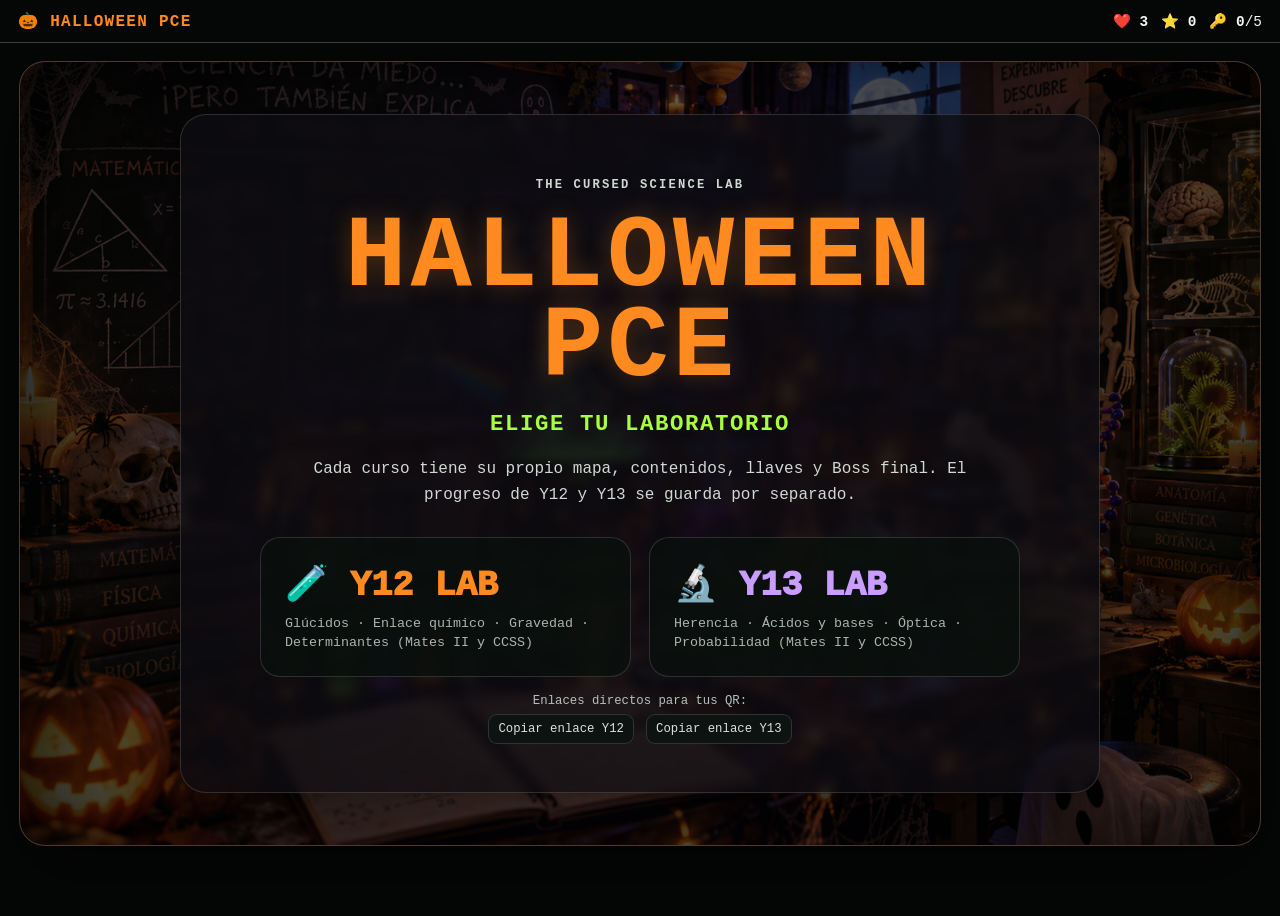
==== commit c4db53db: "Update and rename oldindex.html to index.html" ====
--- a/index.html
+++ b/index.html
@@ -1,821 +1,133 @@
 <!doctype html>
 <html lang="es">
 <head>
-  <meta charset="utf-8" />
-  <meta name="viewport" content="width=device-width, initial-scale=1" />
-  <title>Halloween PCE · The Cursed Science Lab</title>
-  <link rel="preconnect" href="https://fonts.googleapis.com">
-  <link rel="preconnect" href="https://fonts.gstatic.com" crossorigin>
-  <link href="https://fonts.googleapis.com/css2?family=Orbitron:wght@500;700;800&family=Roboto+Mono:wght@400;600;700&display=swap" rel="stylesheet">
-  <style>
-:root{
-  --bg:#070909;--panel:#111318ed;--text:#edf8ef;--muted:#a8b2aa;
-  --green:#a8ff3e;--orange:#ff8a1f;--purple:#9f6bff;--red:#ff4b4b;--pink:#ff4fa3;--cyan:#7affc1;
-  --line:#2c3d31;
-}
-*{box-sizing:border-box}
-html{scroll-behavior:smooth}
-body{margin:0;min-height:100vh;background:radial-gradient(circle at 50% 12%,#18261d 0,#0b100d 35%,#050706 100%);color:var(--text);font-family:"Roboto Mono",monospace;overflow-x:hidden}
-body:before{content:"";position:fixed;inset:0;background-image:linear-gradient(#ffffff06 1px,transparent 1px),linear-gradient(90deg,#ffffff06 1px,transparent 1px);background-size:38px 38px;mask-image:linear-gradient(to bottom,#0007,transparent);pointer-events:none}
-.fog{position:fixed;width:55vw;height:25vh;border-radius:50%;filter:blur(60px);opacity:.14;pointer-events:none;background:#7bff8b}.fog-1{left:-18vw;top:15vh}.fog-2{right:-14vw;bottom:8vh;background:#ff8a1f}
-.hud{position:sticky;top:0;z-index:50;display:flex;justify-content:space-between;gap:16px;padding:14px 22px;background:#060807e8;border-bottom:1px solid #2d4933;backdrop-filter:blur(12px)}
-.brand{font-family:Orbitron,sans-serif;color:var(--orange);font-weight:800}.stats{display:flex;gap:18px}
-main{width:min(1280px,96vw);margin:0 auto;padding:28px 0 80px}.screen{display:none}.screen.active{display:block;animation:fade .28s ease}
-.panel{background:linear-gradient(145deg,#15131bed,#0d1010f0);border:1px solid #33453a;border-radius:24px;box-shadow:0 0 45px #78ff7810,inset 0 0 45px #0008}
-.hero{max-width:900px;margin:6vh auto 0;padding:50px;text-align:center}.hero h1,.section-title h2,.level-wrap h2,.boss-panel h2{font-family:Orbitron,sans-serif;letter-spacing:.04em}.hero h1{font-size:clamp(2.8rem,7vw,5.8rem);line-height:.95;margin:.18em 0;color:var(--orange);text-shadow:0 0 24px #ff8a1f44}.hero p{color:var(--muted);line-height:1.7}.eyebrow{font-family:Orbitron,sans-serif;color:var(--green);letter-spacing:.18em;font-size:.78rem}
-button{font:700 1rem "Roboto Mono",monospace;border:0;border-radius:13px;padding:12px 18px;cursor:pointer;transition:.2s}button:hover:not(:disabled){transform:translateY(-2px)}button:disabled{opacity:.42;cursor:not-allowed;transform:none}.primary{background:linear-gradient(90deg,var(--orange),#ffb347);color:#1c1207;margin:10px}.secondary,.back{background:#17221a;color:var(--green);border:1px solid #355c3d}.back{margin-bottom:14px}.tiny{padding:8px 12px;font-size:.82rem}
-.hidden{display:none!important}.section-title{text-align:center;margin-bottom:18px}.section-title h2{font-size:clamp(1.7rem,3vw,2.7rem);margin:.2em}.section-title p{color:var(--muted)}
-
-/* HOME */
-.home-lab{position:relative;min-height:790px;display:flex;align-items:center;justify-content:center;padding:40px 20px;border-radius:28px;overflow:hidden;background:radial-gradient(circle at 50% 12%,#26192d 0,#111019 42%,#090c0a 75%),linear-gradient(#111,#050505);border:1px solid #2e4635;box-shadow:inset 0 0 90px #000,0 30px 90px #0008}
-.home-lab:before{content:"";position:absolute;left:5%;right:5%;top:4%;height:38%;background:linear-gradient(90deg,transparent,#2c1d37 30%,#18291e 52%,#2d1c24 72%,transparent);clip-path:polygon(0 0,100% 0,92% 100%,8% 100%);opacity:.4}.home-panel{position:relative;z-index:3;max-width:930px;background:#121018e8;border-color:#34343d}.home-subtitle{font-family:Orbitron;color:var(--green);font-size:clamp(1rem,2vw,1.45rem);letter-spacing:.06em}.home-text{max-width:760px;margin:20px auto}.home-worlds{display:flex;flex-wrap:wrap;justify-content:center;gap:10px;margin:28px 0}.home-worlds span{padding:10px 14px;border-radius:999px;background:#ffffff08;border:1px solid #ffffff12}.home-buttons{display:flex;justify-content:center;gap:12px;flex-wrap:wrap}.home-start{padding:16px 26px;box-shadow:0 0 22px #ff8a1f35}.home-decor{position:absolute;z-index:2;font-size:4rem;filter:drop-shadow(0 8px 12px #000);animation:float 4s ease-in-out infinite}.d1{left:5%;bottom:11%}.d2{left:10%;top:18%;animation-delay:.7s}.d3{right:10%;top:18%;animation-delay:1.4s}.d4{right:6%;bottom:12%;animation-delay:2.1s}.d5{left:18%;bottom:28%;animation-delay:2.8s}.home-orb{position:absolute;border-radius:50%;filter:blur(25px);opacity:.22}.orb-green{width:300px;height:300px;background:#8aff4e;right:4%;top:8%}.orb-purple{width:350px;height:350px;background:#8d4cff;left:-6%;bottom:-5%}.orb-orange{width:270px;height:270px;background:#ff8120;right:10%;bottom:-5%}
-
+<meta charset="utf-8">
+<meta name="viewport" content="width=device-width, initial-scale=1">
+<title>Halloween PCE · The Cursed Science Lab</title>
+<style>
+:root{--bg:#070908;--panel:#0f1512ee;--text:#f3f7f3;--muted:#aab6ad;--green:#a8ff3e;--orange:#ff8a1f;--purple:#9f6bff;--pink:#ff4fa3;--cyan:#69f2d0;--red:#ff5353;--line:#31463a}
+*{box-sizing:border-box}html{scroll-behavior:smooth}body{margin:0;min-height:100vh;background:#050706;color:var(--text);font-family:ui-monospace,SFMono-Regular,Menlo,Monaco,Consolas,"Liberation Mono",monospace;overflow-x:hidden}
+button,input{font:inherit}.hidden{display:none!important}.screen{display:none}.screen.active{display:block;animation:fade .24s ease}@keyframes fade{from{opacity:0;transform:translateY(6px)}to{opacity:1;transform:none}}
+.hud{position:sticky;top:0;z-index:90;display:flex;align-items:center;justify-content:space-between;gap:12px;padding:11px 18px;background:#050806ed;border-bottom:1px solid #304439;backdrop-filter:blur(10px)}
+.brand{font-weight:900;color:var(--orange);letter-spacing:.08em}.hud-right{display:flex;align-items:center;gap:14px;flex-wrap:wrap}.year-pill{border:1px solid #6a4f79;color:#e9d8ff;background:#1c1221;border-radius:999px;padding:5px 9px;font-size:.78rem;font-weight:800}.stats{display:flex;gap:13px;font-size:.9rem}.hud button{border:1px solid #34513d;background:#101a14;color:var(--green);border-radius:10px;padding:7px 10px;cursor:pointer}
+main{width:min(1420px,97vw);margin:0 auto;padding:18px 0 70px}.panel{background:linear-gradient(145deg,#15131bf2,#0b100df2);border:1px solid #334a3a;border-radius:24px;box-shadow:0 18px 60px #0009,inset 0 0 45px #0008}.eyebrow{color:var(--green);font-size:.76rem;letter-spacing:.18em;font-weight:800}.primary,.secondary,.back,.answer,.continue,.lab-zone,.boss-door,.atom,.atom-slot,.candy-card,.candy-bin,.mini-options button{border-radius:13px;cursor:pointer;transition:.2s}.primary{border:0;background:linear-gradient(90deg,var(--orange),#ffb347);color:#211308;padding:13px 18px;font-weight:900}.secondary,.back{border:1px solid #355b40;background:#132018;color:var(--green);padding:12px 16px;font-weight:800}.primary:hover,.secondary:hover,.back:hover{transform:translateY(-2px)}button:disabled{opacity:.4;cursor:not-allowed;transform:none!important}
+/* HOME / YEAR SELECT */
+.home-photo{position:relative;min-height:calc(100vh - 115px);border-radius:26px;overflow:hidden;background-image:linear-gradient(90deg,rgba(3,5,4,.72),rgba(10,6,14,.52),rgba(3,5,4,.68)),url("[data-uri]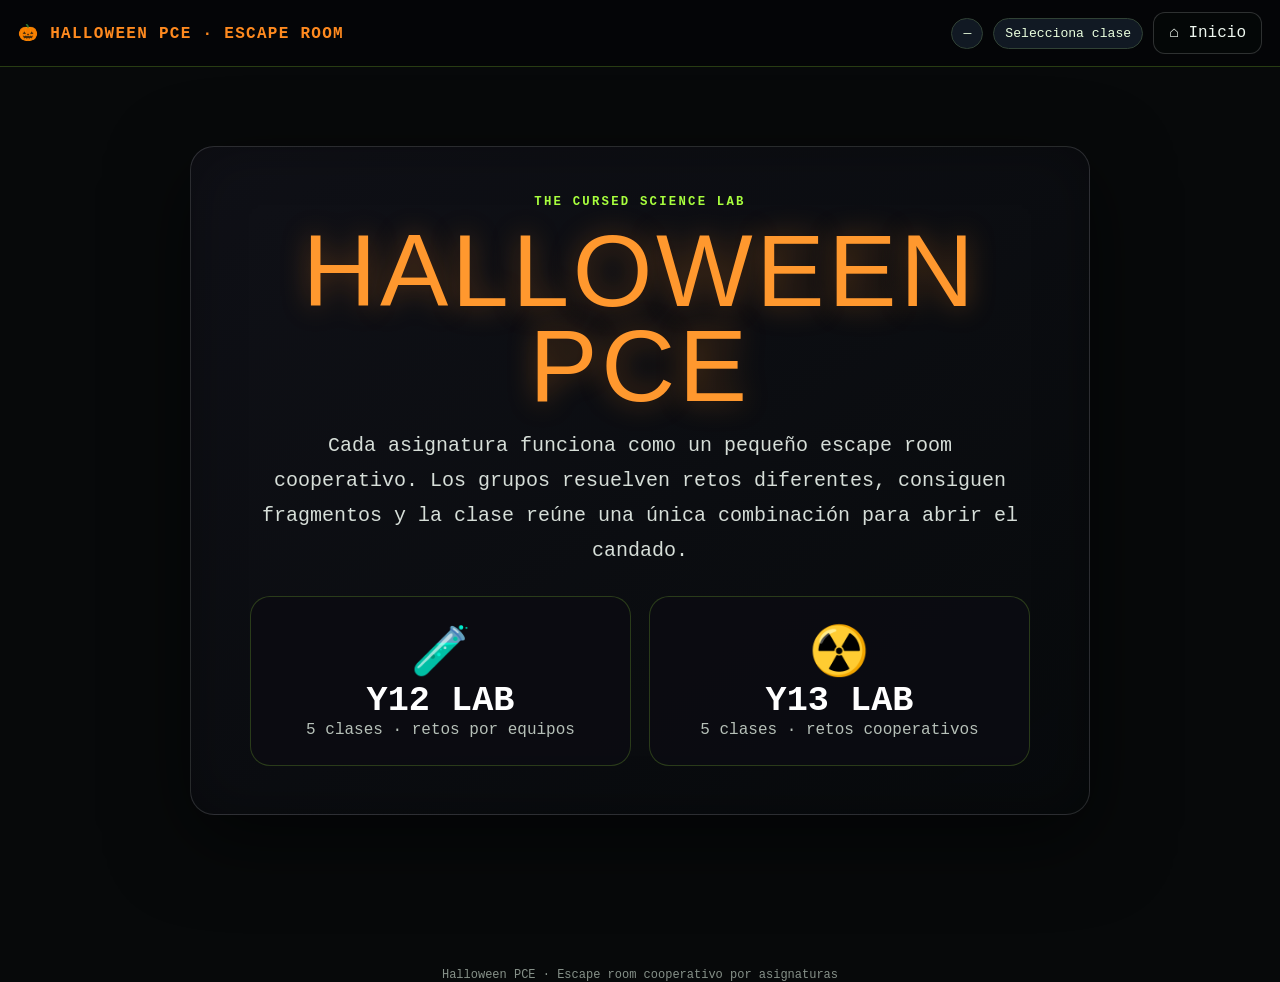
==== commit a07bf2ef: "Update print statement from 'Hello' to 'Goodbye'" ====
--- a/index.html
+++ b/index.html
@@ -1,133 +1,129 @@
-<!doctype html>
-<html lang="es">
-<head>
-<meta charset="utf-8">
-<meta name="viewport" content="width=device-width, initial-scale=1">
-<title>Halloween PCE · The Cursed Science Lab</title>
-<style>
-:root{--bg:#070908;--panel:#0f1512ee;--text:#f3f7f3;--muted:#aab6ad;--green:#a8ff3e;--orange:#ff8a1f;--purple:#9f6bff;--pink:#ff4fa3;--cyan:#69f2d0;--red:#ff5353;--line:#31463a}
-*{box-sizing:border-box}html{scroll-behavior:smooth}body{margin:0;min-height:100vh;background:#050706;color:var(--text);font-family:ui-monospace,SFMono-Regular,Menlo,Monaco,Consolas,"Liberation Mono",monospace;overflow-x:hidden}
-button,input{font:inherit}.hidden{display:none!important}.screen{display:none}.screen.active{display:block;animation:fade .24s ease}@keyframes fade{from{opacity:0;transform:translateY(6px)}to{opacity:1;transform:none}}
-.hud{position:sticky;top:0;z-index:90;display:flex;align-items:center;justify-content:space-between;gap:12px;padding:11px 18px;background:#050806ed;border-bottom:1px solid #304439;backdrop-filter:blur(10px)}
-.brand{font-weight:900;color:var(--orange);letter-spacing:.08em}.hud-right{display:flex;align-items:center;gap:14px;flex-wrap:wrap}.year-pill{border:1px solid #6a4f79;color:#e9d8ff;background:#1c1221;border-radius:999px;padding:5px 9px;font-size:.78rem;font-weight:800}.stats{display:flex;gap:13px;font-size:.9rem}.hud button{border:1px solid #34513d;background:#101a14;color:var(--green);border-radius:10px;padding:7px 10px;cursor:pointer}
-main{width:min(1420px,97vw);margin:0 auto;padding:18px 0 70px}.panel{background:linear-gradient(145deg,#15131bf2,#0b100df2);border:1px solid #334a3a;border-radius:24px;box-shadow:0 18px 60px #0009,inset 0 0 45px #0008}.eyebrow{color:var(--green);font-size:.76rem;letter-spacing:.18em;font-weight:800}.primary,.secondary,.back,.answer,.continue,.lab-zone,.boss-door,.atom,.atom-slot,.candy-card,.candy-bin,.mini-options button{border-radius:13px;cursor:pointer;transition:.2s}.primary{border:0;background:linear-gradient(90deg,var(--orange),#ffb347);color:#211308;padding:13px 18px;font-weight:900}.secondary,.back{border:1px solid #355b40;background:#132018;color:var(--green);padding:12px 16px;font-weight:800}.primary:hover,.secondary:hover,.back:hover{transform:translateY(-2px)}button:disabled{opacity:.4;cursor:not-allowed;transform:none!important}
-/* HOME / YEAR SELECT */
-.home-photo{position:relative;min-height:calc(100vh - 115px);border-radius:26px;overflow:hidden;background-image:linear-gradient(90deg,rgba(3,5,4,.72),rgba(10,6,14,.52),rgba(3,5,4,.68)),url("[data-uri]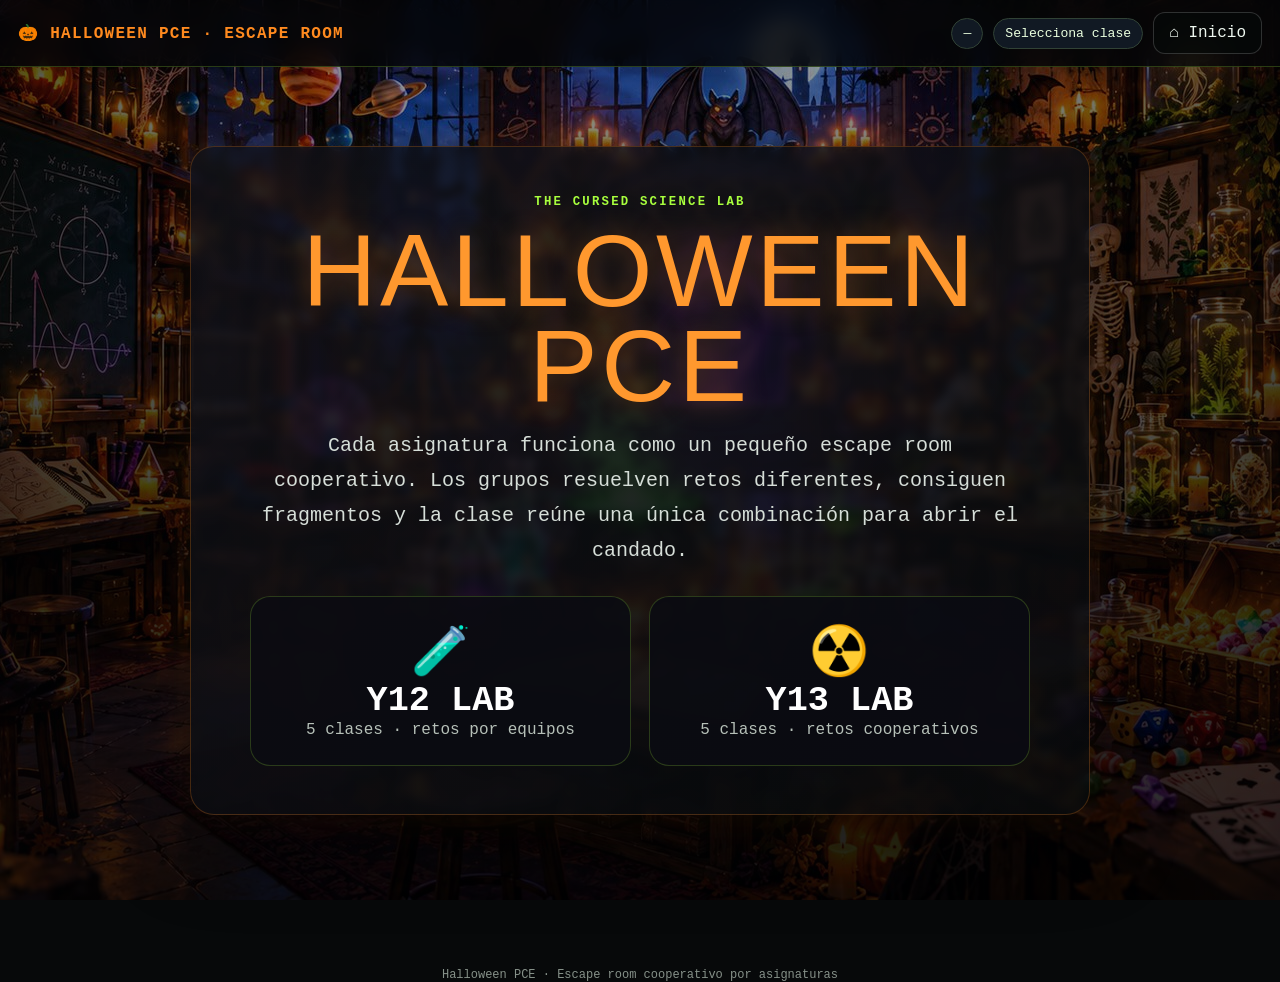
==== commit 7d25afb5: "Rename index (6).html to index.html" ====
--- a/index.html
+++ b/index.html
@@ -1,129 +1,151 @@
-<!doctype html>
-<html lang="es">
-<head>
-<meta charset="utf-8">
-<meta name="viewport" content="width=device-width,initial-scale=1">
-<title>Halloween PCE · Escape Room Cooperativo</title>
-<style>
-:root{--orange:#ff8a1f;--green:#a8ff3e;--purple:#a76dff;--ink:#090b0d;--panel:rgba(10,12,16,.88);--muted:#b6c0b8;--line:rgba(255,255,255,.14)}
-*{box-sizing:border-box} html,body{margin:0;min-height:100%;background:#07090a;color:#f7fbf7;font-family:ui-monospace,SFMono-Regular,Menlo,Consolas,"Liberation Mono",monospace}
-body::before{content:"";position:fixed;inset:0;background:linear-gradient(rgba(4,6,8,.40),rgba(4,6,8,.66)),url([data-uri]